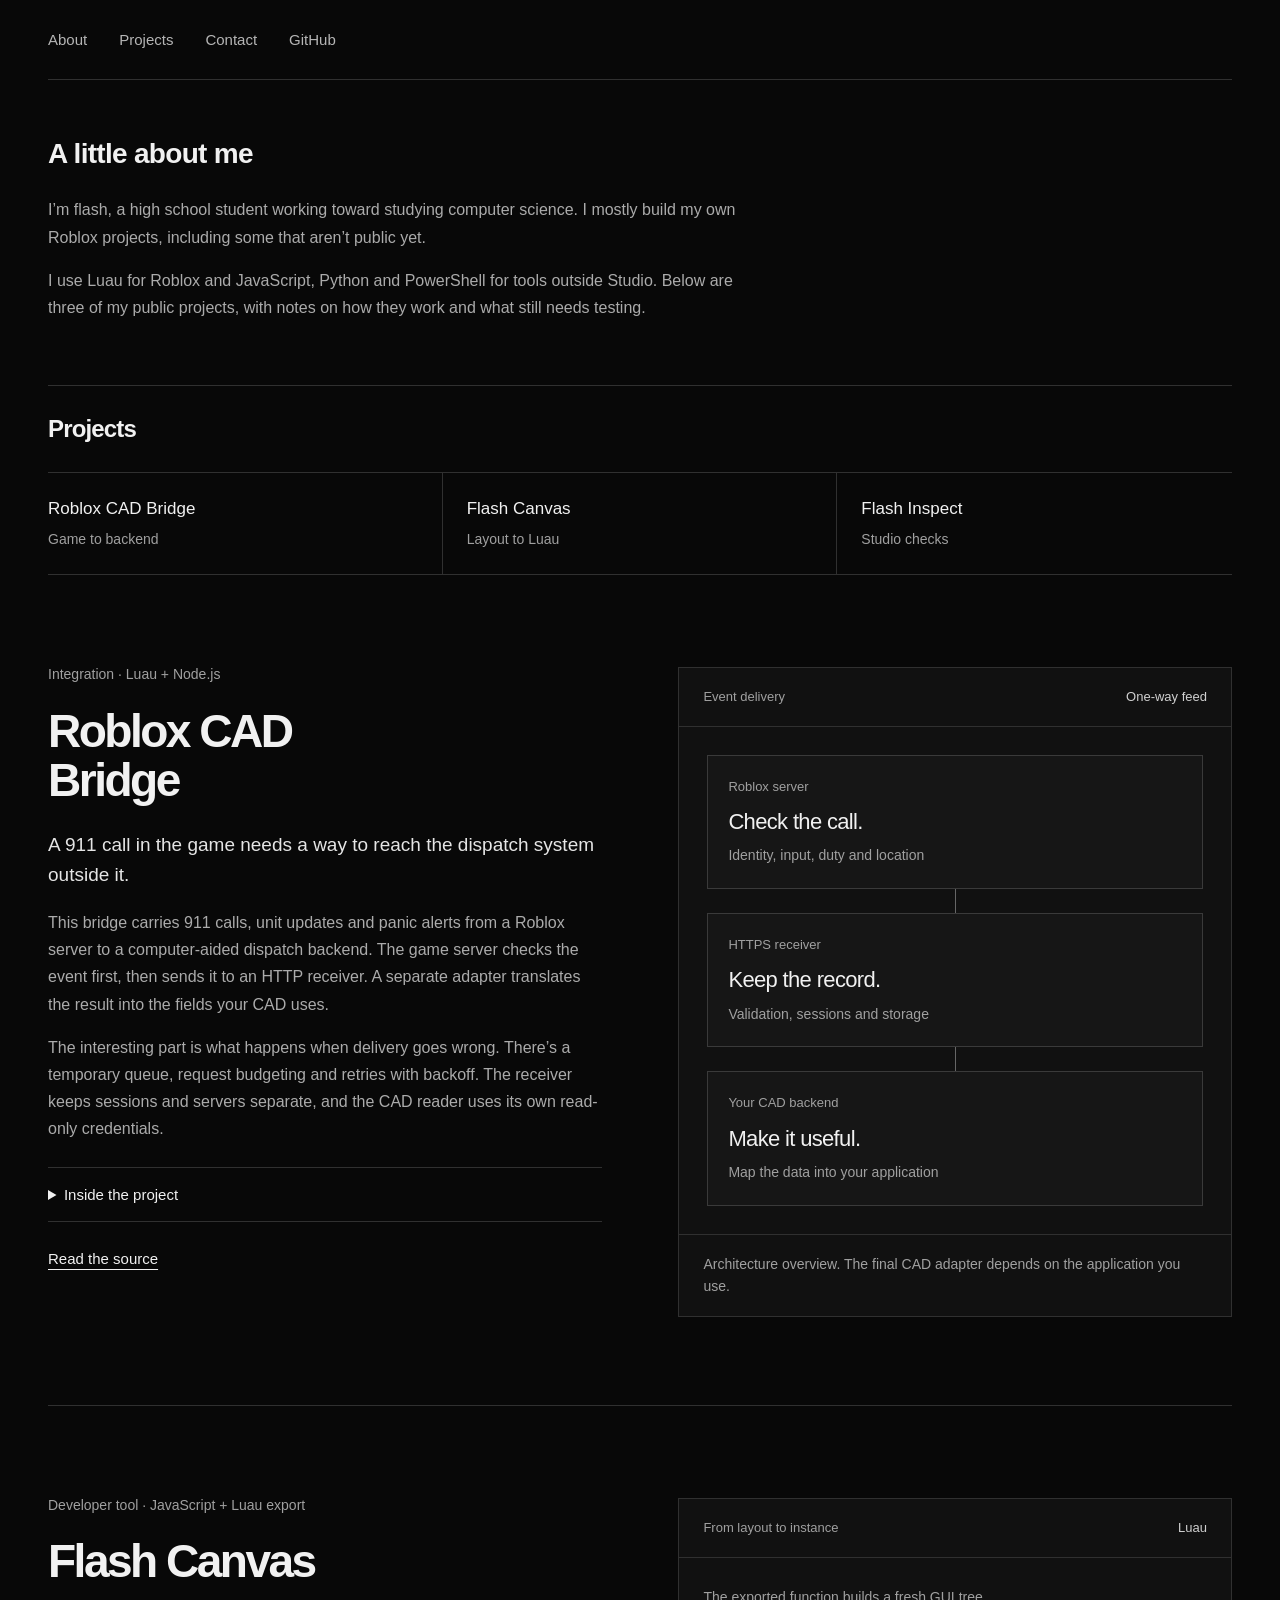
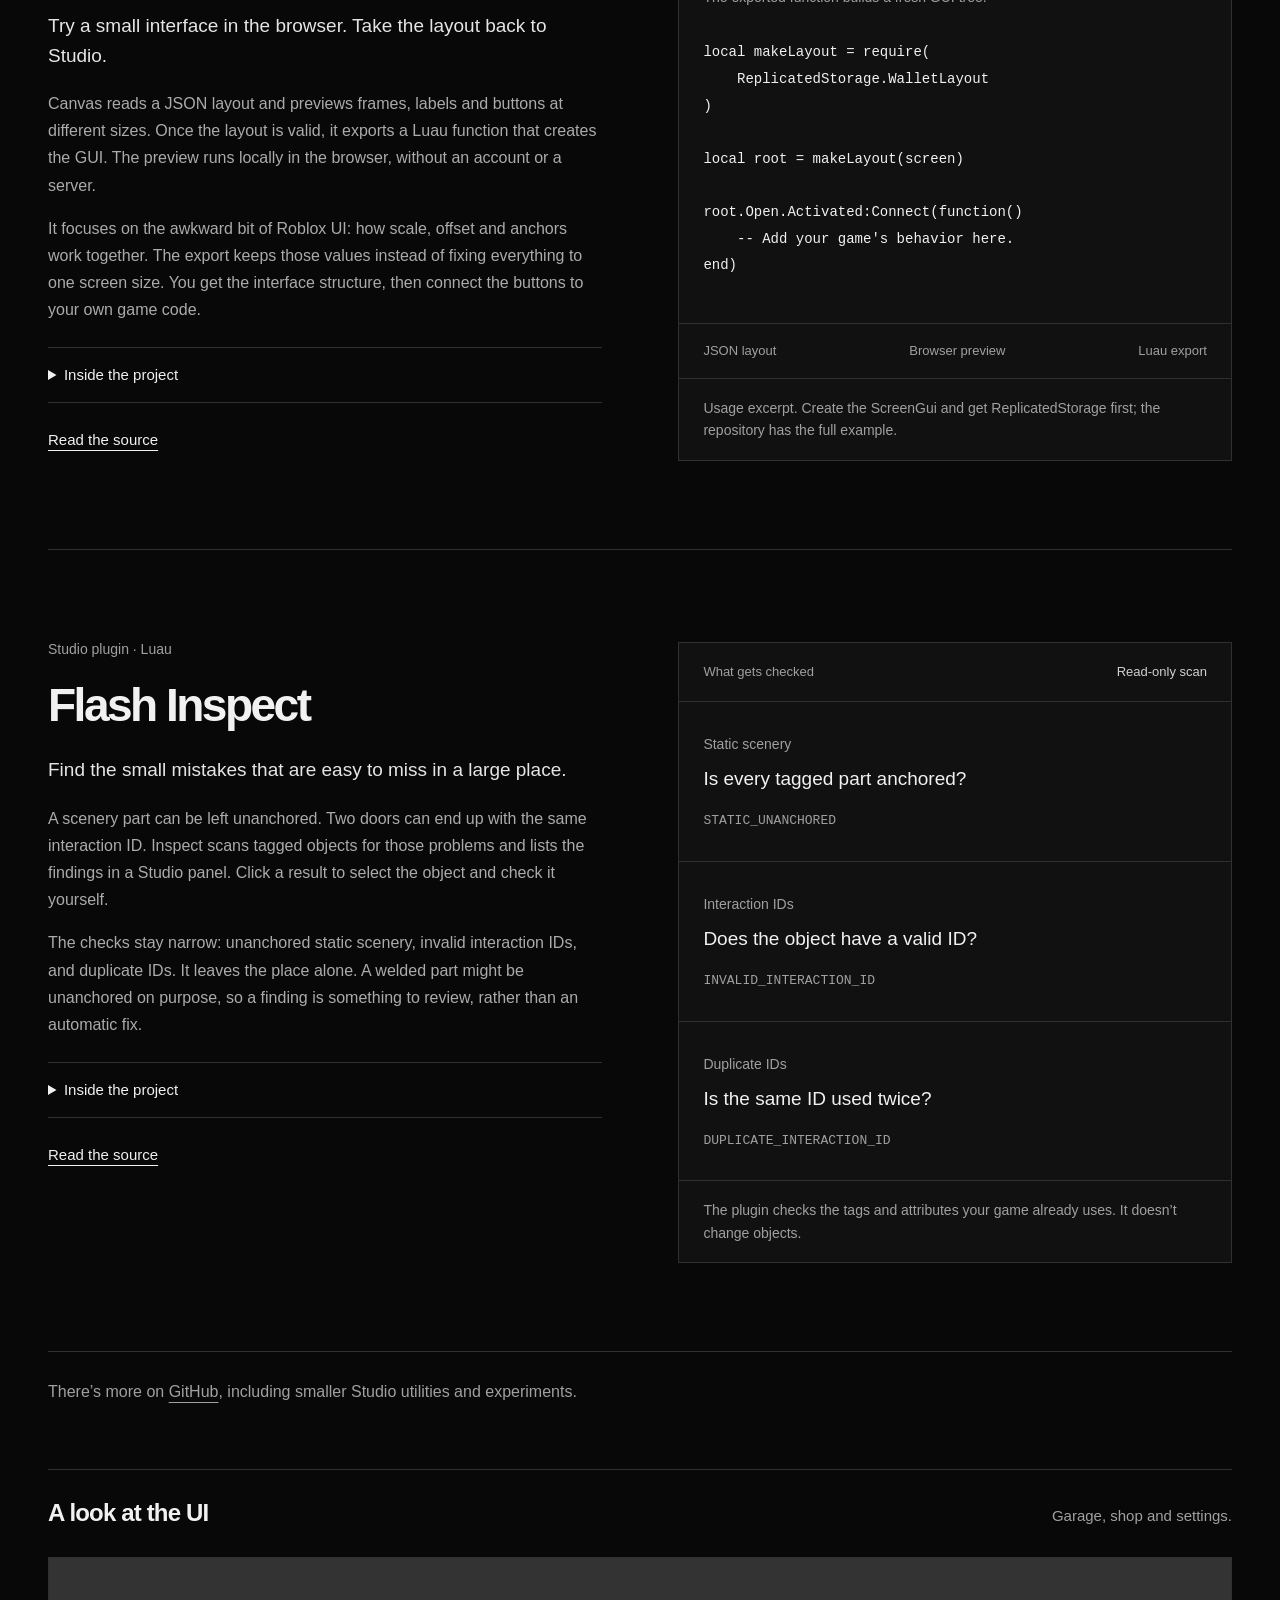
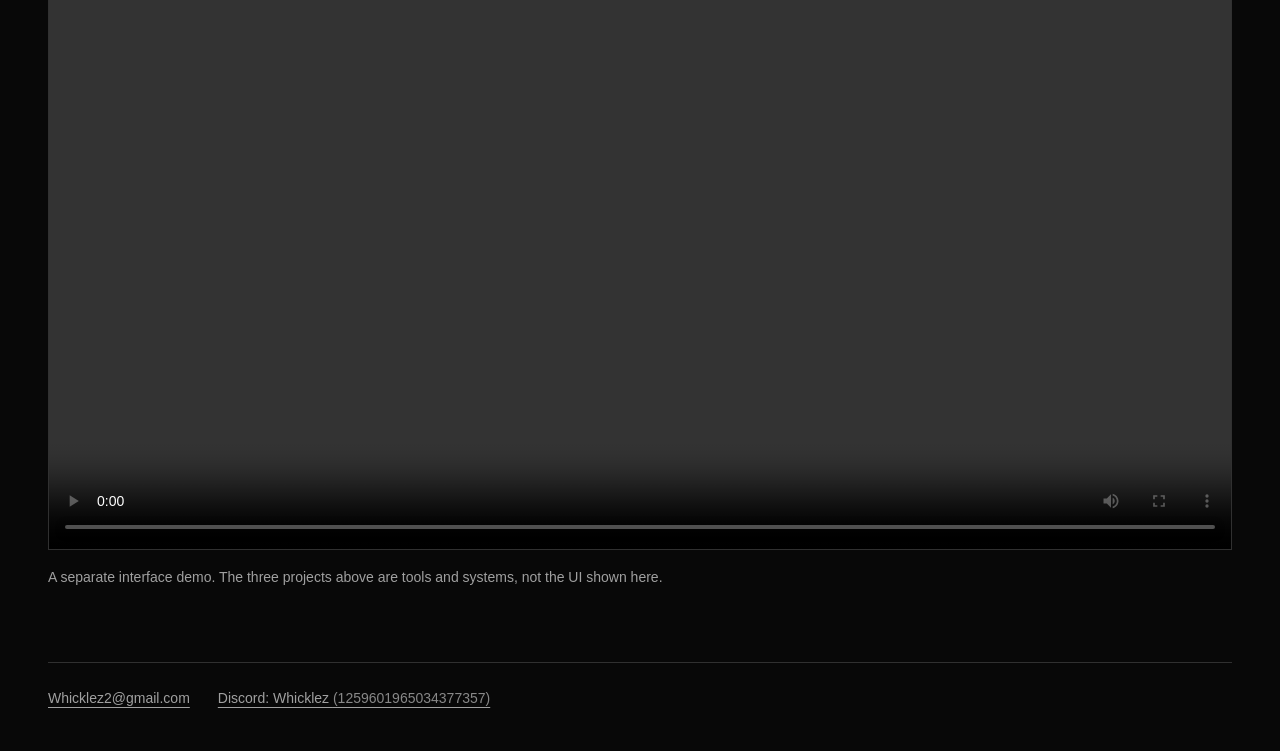
==== index.html @ 641411ae "Add portfolio with project writeups and a simple about section" ====
<!doctype html>
<html lang="en">
<head>
  <meta charset="utf-8">
  <meta name="viewport" content="width=device-width, initial-scale=1">
  <meta name="description" content="I'm flash. I build Roblox tools, integrations and interfaces. A closer look at three of my public projects.">
  <meta name="theme-color" content="#080808">
  <title>flash — Roblox developer</title>
  <link rel="icon" href="assets/favicon.svg" type="image/svg+xml">
  <link rel="stylesheet" href="style.css">
</head>
<body>
  <a class="skip-link" href="#main">Skip to content</a>
  <header class="site-header wrap">
    <nav aria-label="Main navigation">
      <a href="#about-me">About</a>
      <a href="#projects">Projects</a>
      <a href="#contact">Contact</a>
      <a href="https://github.com/flshmodels">GitHub</a>
    </nav>
  </header>

  <main id="main" class="wrap">
    <section id="about-me" class="about-me" aria-labelledby="about-title">
      <h1 id="about-title">A little about me</h1>
      <div id="about">
        <p>I’m flash, a high school student working toward studying computer science. I mostly build my own Roblox projects, including some that aren’t public yet.</p>
        <p>I use Luau for Roblox and JavaScript, Python and PowerShell for tools outside Studio. Below are three of my public projects, with notes on how they work and what still needs testing.</p>
      </div>
    </section>

    <section id="projects" class="selected-work" aria-labelledby="work-title">
      <div class="section-heading">
        <h2 id="work-title">Projects</h2>
      </div>
      <div class="project-index">
        <a href="#bridge"><span>Roblox CAD Bridge</span><small>Game to backend</small></a>
        <a href="#canvas"><span>Flash Canvas</span><small>Layout to Luau</small></a>
        <a href="#inspect"><span>Flash Inspect</span><small>Studio checks</small></a>
      </div>

      <article class="project" id="bridge" aria-labelledby="bridge-title">
        <div class="project-copy">
          <p class="eyebrow">Integration · Luau + Node.js</p>
          <h3 id="bridge-title">Roblox CAD<br>Bridge</h3>
          <p class="project-lead">A 911 call in the game needs a way to reach the dispatch system outside it.</p>
          <p>This bridge carries 911 calls, unit updates and panic alerts from a Roblox server to a computer-aided dispatch backend. The game server checks the event first, then sends it to an HTTP receiver. A separate adapter translates the result into the fields your CAD uses.</p>
          <p>The interesting part is what happens when delivery goes wrong. There’s a temporary queue, request budgeting and retries with backoff. The receiver keeps sessions and servers separate, and the CAD reader uses its own read-only credentials.</p>
          <details>
            <summary>Inside the project</summary>
            <div class="detail-copy">
              <p>The Luau services own player identity, location and duty checks. The Node receiver validates incoming records and stores a snapshot. An example mapper shows how to turn that snapshot into calls, units and panic records for another application.</p>
              <p>This is a starting point for an integration. You still need to host an HTTPS receiver and write the final CAD adapter. The queue is held in memory, so it can lose pending events on shutdown. Receiver acceptance also doesn’t mean a dispatcher has seen the call. Live Roblox behavior still needs verification.</p>
            </div>
          </details>
          <a class="text-link" href="https://github.com/flshmodels/rbx-cad-bridge">Read the source</a>
        </div>
        <figure class="project-visual bridge-visual">
          <div class="visual-heading"><span>Event delivery</span><span>One-way feed</span></div>
          <div class="flow">
            <div><span class="flow-label">Roblox server</span><strong>Check the call.</strong><p>Identity, input, duty and location</p></div>
            <div class="flow-connector" aria-hidden="true"></div>
            <div><span class="flow-label">HTTPS receiver</span><strong>Keep the record.</strong><p>Validation, sessions and storage</p></div>
            <div class="flow-connector" aria-hidden="true"></div>
            <div><span class="flow-label">Your CAD backend</span><strong>Make it useful.</strong><p>Map the data into your application</p></div>
          </div>
          <figcaption>Architecture overview. The final CAD adapter depends on the application you use.</figcaption>
        </figure>
      </article>

      <article class="project" id="canvas" aria-labelledby="canvas-title">
        <div class="project-copy">
          <p class="eyebrow">Developer tool · JavaScript + Luau export</p>
          <h3 id="canvas-title">Flash Canvas</h3>
          <p class="project-lead">Try a small interface in the browser. Take the layout back to Studio.</p>
          <p>Canvas reads a JSON layout and previews frames, labels and buttons at different sizes. Once the layout is valid, it exports a Luau function that creates the GUI. The preview runs locally in the browser, without an account or a server.</p>
          <p>It focuses on the awkward bit of Roblox UI: how scale, offset and anchors work together. The export keeps those values instead of fixing everything to one screen size. You get the interface structure, then connect the buttons to your own game code.</p>
          <details>
            <summary>Inside the project</summary>
            <div class="detail-copy">
              <p>Parsing, validation, geometry and Luau generation share one layout module. The browser builds its preview with DOM elements. After an edit, export stays disabled until the next valid render, so the downloaded code matches the checked layout.</p>
              <p>The preview is deliberately small: Frame, TextLabel and TextButton. It doesn’t use Roblox’s renderer, and fonts, wrapping and clipping can differ. Check the exported GUI in Studio before using it in a game.</p>
            </div>
          </details>
          <a class="text-link" href="https://github.com/flshmodels/flash-canvas">Read the source</a>
        </div>
        <figure class="project-visual code-visual">
          <div class="visual-heading"><span>From layout to instance</span><span>Luau</span></div>
          <div class="code-note">The exported function builds a fresh GUI tree.</div>
          <pre><code>local makeLayout = require(
    ReplicatedStorage.WalletLayout
)

local root = makeLayout(screen)

root.Open.Activated:Connect(function()
    -- Add your game's behavior here.
end)</code></pre>
          <div class="code-foot"><span>JSON layout</span><span>Browser preview</span><span>Luau export</span></div>
          <figcaption>Usage excerpt. Create the ScreenGui and get ReplicatedStorage first; the repository has the full example.</figcaption>
        </figure>
      </article>

      <article class="project" id="inspect" aria-labelledby="inspect-title">
        <div class="project-copy">
          <p class="eyebrow">Studio plugin · Luau</p>
          <h3 id="inspect-title">Flash Inspect</h3>
          <p class="project-lead">Find the small mistakes that are easy to miss in a large place.</p>
          <p>A scenery part can be left unanchored. Two doors can end up with the same interaction ID. Inspect scans tagged objects for those problems and lists the findings in a Studio panel. Click a result to select the object and check it yourself.</p>
          <p>The checks stay narrow: unanchored static scenery, invalid interaction IDs, and duplicate IDs. It leaves the place alone. A welded part might be unanchored on purpose, so a finding is something to review, rather than an automatic fix.</p>
          <details>
            <summary>Inside the project</summary>
            <div class="detail-copy">
              <p>You can scan Workspace or the current selection. Overlapping selections are deduplicated, and a scenery tag on a parent still applies to its descendants. Every object affected by a duplicate ID is included in the results.</p>
              <p>Duplicate checks only cover the scanned scope. Results are snapshots, so rescan after making changes. The plugin refuses play-mode scans and stops above its object limit. Its dock panel and installation still need testing in a live Studio session.</p>
            </div>
          </details>
          <a class="text-link" href="https://github.com/flshmodels/flash-inspect">Read the source</a>
        </div>
        <figure class="project-visual inspect-visual">
          <div class="visual-heading"><span>What gets checked</span><span>Read-only scan</span></div>
          <div class="check-row"><span>Static scenery</span><strong>Is every tagged part anchored?</strong><code>STATIC_UNANCHORED</code></div>
          <div class="check-row"><span>Interaction IDs</span><strong>Does the object have a valid ID?</strong><code>INVALID_INTERACTION_ID</code></div>
          <div class="check-row"><span>Duplicate IDs</span><strong>Is the same ID used twice?</strong><code>DUPLICATE_INTERACTION_ID</code></div>
          <figcaption>The plugin checks the tags and attributes your game already uses. It doesn’t change objects.</figcaption>
        </figure>
      </article>
      <p class="more-work">There’s more on <a href="https://github.com/flshmodels?tab=repositories">GitHub</a>, including smaller Studio utilities and experiments.</p>
    </section>

    <section id="demo" class="demo" aria-labelledby="demo-title">
      <div class="section-heading"><h2 id="demo-title">A look at the UI</h2><p>Garage, shop and settings.</p></div>
      <video controls playsinline preload="metadata" aria-label="Recording of the garage, shop and settings interface">
        <source src="assets/hud-demo.mp4" type="video/mp4">
        Your browser cannot play this video. <a href="assets/hud-demo.mp4">Download the recording.</a>
      </video>
      <p class="caption">A separate interface demo. The three projects above are tools and systems, not the UI shown here.</p>
    </section>

  </main>

  <footer class="wrap" id="contact">
    <a href="mailto:Whicklez2@gmail.com">Whicklez2@gmail.com</a>
    <a href="https://discord.com/users/1259601965034377357">Discord: Whicklez <span>(1259601965034377357)</span></a>
  </footer>
</body>
</html>
---- style.css ----
/* Change these values to adjust the whole palette. */
:root {
  color-scheme: dark;
  --background: #080808;
  --surface: #111111;
  --text: #f1f1f1;
  --muted: #a0a0a0;
  --border: #303030;
  font-family: "Segoe UI", Arial, sans-serif;
  font-size: 16px;
  line-height: 1.7;
  color: var(--text);
  background: var(--background);
  scroll-behavior: smooth;
}

* { box-sizing: border-box; }
body { margin: 0; }
a { color: inherit; text-underline-offset: 0.3em; }
a:hover { color: #ffffff; }
a:focus-visible, summary:focus-visible, video:focus-visible {
  outline: 2px solid #ffffff;
  outline-offset: 6px;
}
::selection { color: #080808; background: #ffffff; }
.wrap { width: min(1200px, calc(100% - 96px)); margin-inline: auto; }
section, article { scroll-margin-top: 32px; }
p, h1, h2, h3, figure { margin: 0; }
p + p { margin-top: 1rem; }
.skip-link { position: fixed; left: 16px; top: -100px; padding: 12px; background: #ffffff; color: #080808; z-index: 5; }
.skip-link:focus { top: 16px; }

/* Header and introduction. */
.site-header { display: flex; align-items: center; min-height: 80px; border-bottom: 1px solid var(--border); }
nav { display: flex; gap: 32px; font-size: 0.9375rem; }
nav a { color: #b5b5b5; text-decoration: none; }
nav a:hover { text-decoration: underline; }
.eyebrow { color: var(--muted); font-size: 0.875rem; }
h1 { font-size: 1.75rem; font-weight: 550; line-height: 1.3; letter-spacing: -0.025em; }
.text-link { display: inline-block; font-size: 0.9375rem; white-space: nowrap; text-decoration-thickness: 1px; }

/* The index is intentionally short. Each project gets room below it. */
.section-heading { display: flex; align-items: baseline; justify-content: space-between; gap: 24px; padding-block: 28px; border-top: 1px solid var(--border); }
h2 { font-size: 1.5rem; font-weight: 550; letter-spacing: -0.035em; line-height: 1.25; }
.section-heading p { color: var(--muted); font-size: 0.9375rem; }
.project-index { display: grid; grid-template-columns: repeat(3, 1fr); border-block: 1px solid var(--border); }
.project-index a { padding: 22px 24px; text-decoration: none; border-right: 1px solid var(--border); transition: background 160ms; }
.project-index a:first-child { padding-left: 0; }
.project-index a:last-child { border-right: 0; }
.project-index a:hover { background: var(--surface); }
.project-index span { display: block; font-size: 1.0625rem; }
.project-index small { display: block; font-size: 0.875rem; color: var(--muted); margin-top: 4px; }
.project { display: grid; grid-template-columns: 1fr 1fr; gap: clamp(40px, 6vw, 90px); padding-block: 88px; border-bottom: 1px solid var(--border); align-items: start; }
h3 { font-size: clamp(2.25rem, 3.6vw, 3.5rem); font-weight: 550; letter-spacing: -0.055em; line-height: 1.08; margin-block: 20px 24px; }
.project-copy > p:not(.eyebrow) { color: #ababab; }
.project-copy > .project-lead { color: #e5e5e5 !important; font-size: 1.1875rem; line-height: 1.55; margin-bottom: 20px; }
.project-copy > .text-link { margin-top: 24px; }
details { border-block: 1px solid var(--border); margin-top: 24px; }
summary { cursor: pointer; padding: 14px 0; font-size: 0.9375rem; }
.detail-copy { padding-bottom: 20px; color: #ababab; }
.project-visual { background: var(--surface); border: 1px solid var(--border); margin-top: 4px; }
.visual-heading { display: flex; justify-content: space-between; gap: 16px; padding: 18px 24px; border-bottom: 1px solid var(--border); font-size: 0.8125rem; color: var(--muted); }
.visual-heading span:last-child { color: #d0d0d0; }
figcaption { border-top: 1px solid var(--border); padding: 18px 24px; color: var(--muted); font-size: 0.875rem; line-height: 1.6; }
.flow { padding: 28px; }
.flow > div:not(.flow-connector) { padding: 20px; border: 1px solid #3a3a3a; background: #161616; }
.flow-label { display: block; font-size: 0.8125rem; color: var(--muted); }
.flow strong { display: block; font-size: 1.375rem; font-weight: 500; letter-spacing: -0.03em; margin-top: 5px; }
.flow p { color: var(--muted); font-size: 0.875rem; margin-top: 4px; }
.flow-connector { width: 1px; height: 24px; background: #666666; margin-inline: auto; }
.code-note { padding: 28px 24px 0; color: var(--muted); font-size: 0.875rem; }
pre { margin: 0; padding: 30px 24px 44px; overflow-x: auto; font-size: 0.875rem; line-height: 1.9; tab-size: 4; }
code { font-family: Consolas, "Courier New", monospace; }
.code-foot { display: flex; justify-content: space-between; gap: 16px; padding: 16px 24px; border-top: 1px solid var(--border); font-size: 0.8125rem; color: var(--muted); }
.check-row { padding: 28px 24px; border-bottom: 1px solid var(--border); }
.check-row:last-of-type { border-bottom: 0; }
.check-row > span { color: var(--muted); font-size: 0.875rem; }
.check-row strong { display: block; font-weight: 500; font-size: 1.1875rem; line-height: 1.5; margin-block: 8px 12px; }
.check-row code { font-size: 0.8125rem; color: #a0a0a0; overflow-wrap: anywhere; }
.more-work { color: var(--muted); padding-block: 26px 64px; }

/* Existing UI recording and a small personal introduction. */
.demo { padding-bottom: 72px; }
video { width: 100%; max-height: 640px; display: block; background: #111111; border: 1px solid var(--border); }
.caption { color: var(--muted); font-size: 0.875rem; margin-top: 16px; max-width: 720px; }
.about-me { max-width: 720px; padding-block: 56px 64px; }
.about-me h1 { margin-bottom: 24px; }
.about-me p { color: #ababab; }
footer { display: flex; flex-wrap: wrap; gap: 12px 28px; padding-block: 24px 32px; border-top: 1px solid var(--border); color: var(--muted); font-size: 0.875rem; }
footer a { overflow-wrap: anywhere; }
footer a span { color: #888888; }

@media (max-width: 800px) {
  .wrap { width: calc(100% - 48px); }
  .site-header { min-height: 88px; }
  nav { gap: 20px; }
  .project { gap: 32px; padding-block: 64px; }
  .visual-heading, figcaption { padding-inline: 18px; }
  .flow { padding: 18px; }
  .flow > div:not(.flow-connector) { padding: 16px; }
  .code-foot { flex-wrap: wrap; }
}

@media (max-width: 640px) {
  .wrap { width: calc(100% - 40px); }
  .site-header { flex-wrap: wrap; gap: 12px; padding-block: 20px; }
  nav { gap: 16px; font-size: 0.875rem; }
  .section-heading { align-items: start; flex-direction: column; gap: 18px; }
  .project-index { grid-template-columns: 1fr; }
  .project-index a, .project-index a:first-child { padding: 16px 0; border-right: 0; border-bottom: 1px solid var(--border); }
  .project-index a:last-child { border-bottom: 0; }
  .project-index a { display: flex; align-items: baseline; justify-content: space-between; gap: 12px; }
  .project-index small { font-size: 0.8125rem; }
  .project { grid-template-columns: 1fr; }
  .project { padding-block: 48px; gap: 32px; }
  .about-me { padding-block: 36px 48px; }
  .more-work { padding-bottom: 48px; }
  pre { font-size: 0.8125rem; padding-inline: 18px; }
}

@media (prefers-reduced-motion: reduce) {
  :root { scroll-behavior: auto; }
  * { transition: none !important; }
}
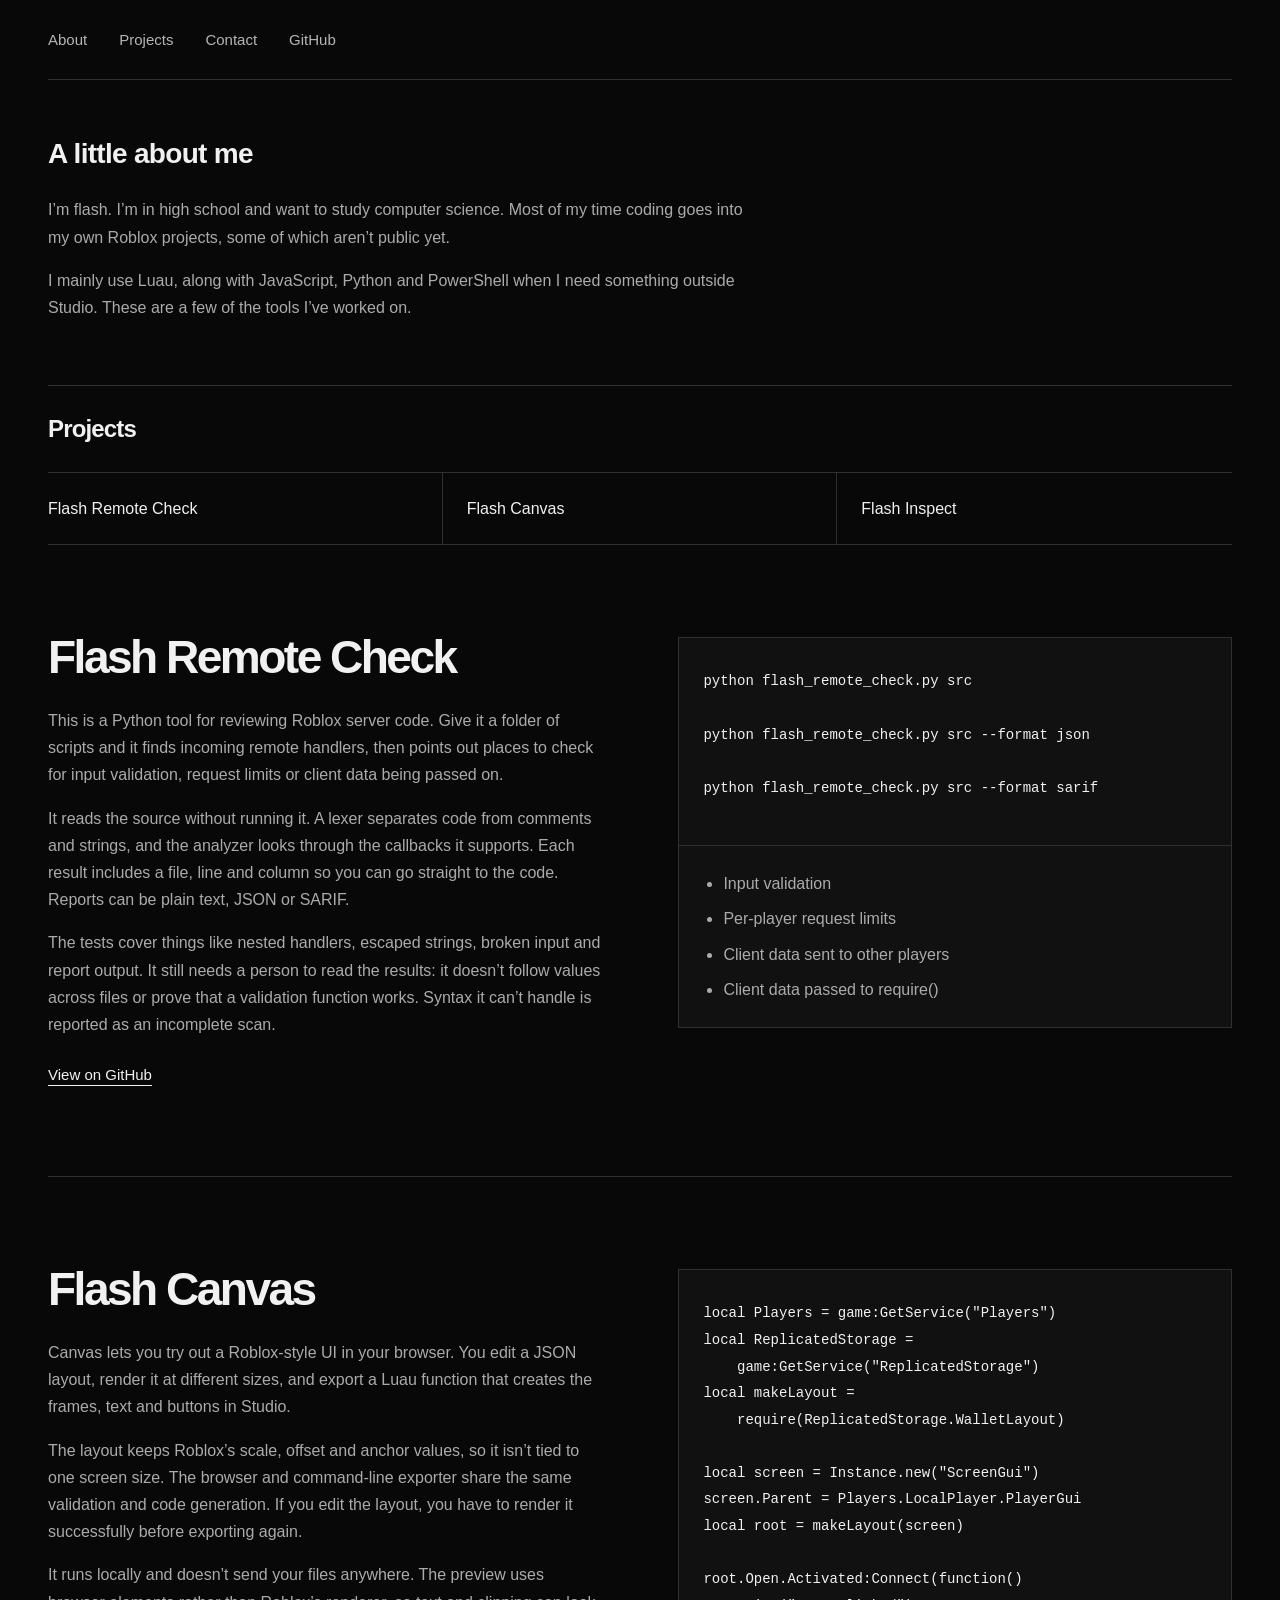
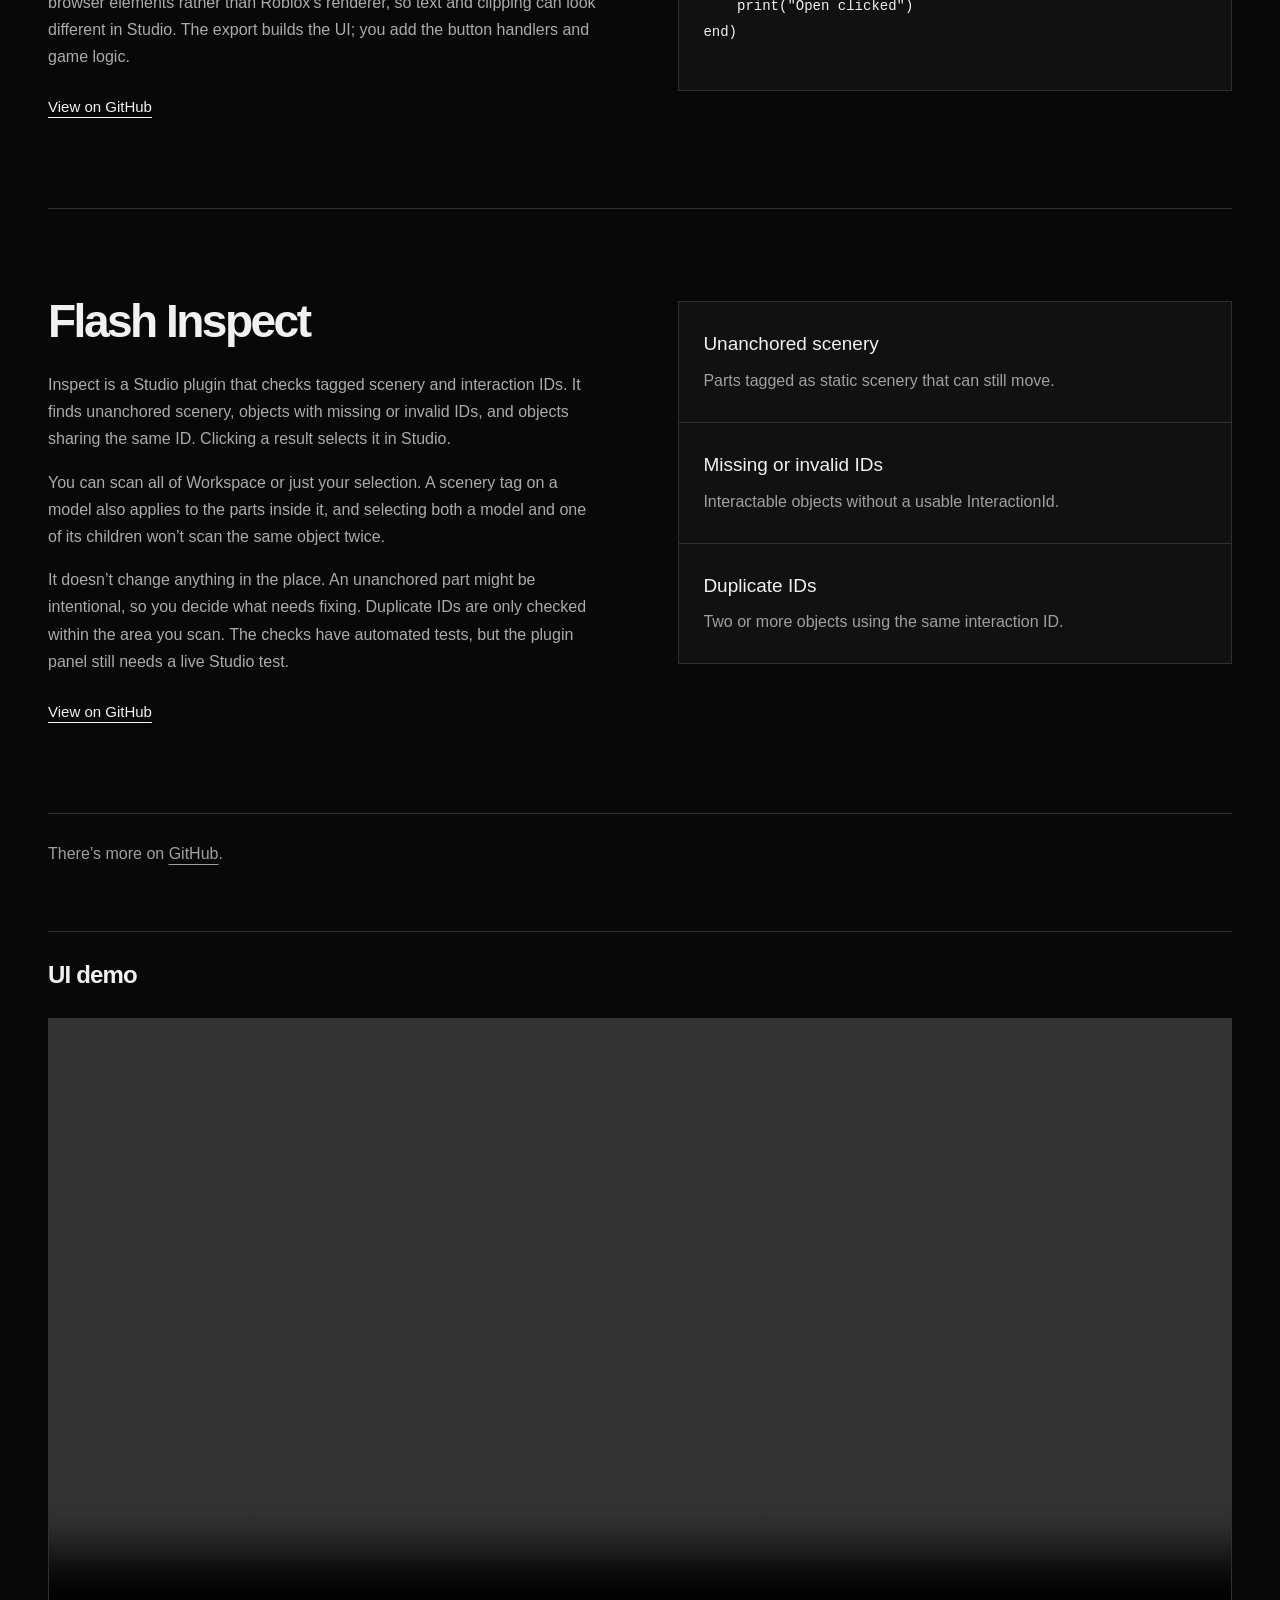
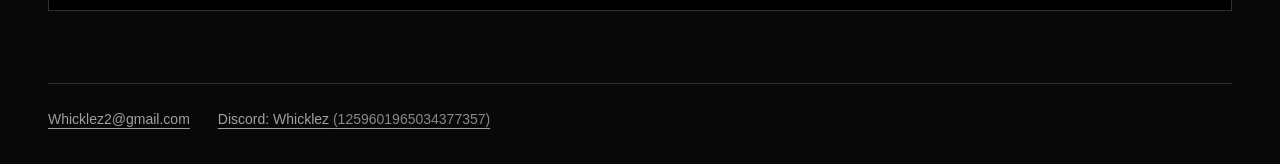
==== commit 2b6aec36: "Rewrite descriptions and feature Remote Check" ====
--- a/index.html
+++ b/index.html
@@ -24,8 +24,8 @@
     <section id="about-me" class="about-me" aria-labelledby="about-title">
       <h1 id="about-title">A little about me</h1>
       <div id="about">
-        <p>I’m flash, a high school student working toward studying computer science. I mostly build my own Roblox projects, including some that aren’t public yet.</p>
-        <p>I use Luau for Roblox and JavaScript, Python and PowerShell for tools outside Studio. Below are three of my public projects, with notes on how they work and what still needs testing.</p>
+        <p>I’m flash. I’m in high school and want to study computer science. Most of my time coding goes into my own Roblox projects, some of which aren’t public yet.</p>
+        <p>I mainly use Luau, along with JavaScript, Python and PowerShell when I need something outside Studio. These are a few of the tools I’ve worked on.</p>
       </div>
     </section>
 
@@ -34,107 +34,82 @@
         <h2 id="work-title">Projects</h2>
       </div>
       <div class="project-index">
-        <a href="#bridge"><span>Roblox CAD Bridge</span><small>Game to backend</small></a>
-        <a href="#canvas"><span>Flash Canvas</span><small>Layout to Luau</small></a>
-        <a href="#inspect"><span>Flash Inspect</span><small>Studio checks</small></a>
+        <a href="#remote-check">Flash Remote Check</a>
+        <a href="#canvas">Flash Canvas</a>
+        <a href="#inspect">Flash Inspect</a>
       </div>
 
-      <article class="project" id="bridge" aria-labelledby="bridge-title">
+      <article class="project" id="remote-check" aria-labelledby="remote-title">
         <div class="project-copy">
-          <p class="eyebrow">Integration · Luau + Node.js</p>
-          <h3 id="bridge-title">Roblox CAD<br>Bridge</h3>
-          <p class="project-lead">A 911 call in the game needs a way to reach the dispatch system outside it.</p>
-          <p>This bridge carries 911 calls, unit updates and panic alerts from a Roblox server to a computer-aided dispatch backend. The game server checks the event first, then sends it to an HTTP receiver. A separate adapter translates the result into the fields your CAD uses.</p>
-          <p>The interesting part is what happens when delivery goes wrong. There’s a temporary queue, request budgeting and retries with backoff. The receiver keeps sessions and servers separate, and the CAD reader uses its own read-only credentials.</p>
-          <details>
-            <summary>Inside the project</summary>
-            <div class="detail-copy">
-              <p>The Luau services own player identity, location and duty checks. The Node receiver validates incoming records and stores a snapshot. An example mapper shows how to turn that snapshot into calls, units and panic records for another application.</p>
-              <p>This is a starting point for an integration. You still need to host an HTTPS receiver and write the final CAD adapter. The queue is held in memory, so it can lose pending events on shutdown. Receiver acceptance also doesn’t mean a dispatcher has seen the call. Live Roblox behavior still needs verification.</p>
-            </div>
-          </details>
-          <a class="text-link" href="https://github.com/flshmodels/rbx-cad-bridge">Read the source</a>
+          <h3 id="remote-title">Flash Remote Check</h3>
+          <p>This is a Python tool for reviewing Roblox server code. Give it a folder of scripts and it finds incoming remote handlers, then points out places to check for input validation, request limits or client data being passed on.</p>
+          <p>It reads the source without running it. A lexer separates code from comments and strings, and the analyzer looks through the callbacks it supports. Each result includes a file, line and column so you can go straight to the code. Reports can be plain text, JSON or SARIF.</p>
+          <p>The tests cover things like nested handlers, escaped strings, broken input and report output. It still needs a person to read the results: it doesn’t follow values across files or prove that a validation function works. Syntax it can’t handle is reported as an incomplete scan.</p>
+          <a class="text-link" href="https://github.com/flshmodels/flash-remote-check">View on GitHub</a>
         </div>
-        <figure class="project-visual bridge-visual">
-          <div class="visual-heading"><span>Event delivery</span><span>One-way feed</span></div>
-          <div class="flow">
-            <div><span class="flow-label">Roblox server</span><strong>Check the call.</strong><p>Identity, input, duty and location</p></div>
-            <div class="flow-connector" aria-hidden="true"></div>
-            <div><span class="flow-label">HTTPS receiver</span><strong>Keep the record.</strong><p>Validation, sessions and storage</p></div>
-            <div class="flow-connector" aria-hidden="true"></div>
-            <div><span class="flow-label">Your CAD backend</span><strong>Make it useful.</strong><p>Map the data into your application</p></div>
-          </div>
-          <figcaption>Architecture overview. The final CAD adapter depends on the application you use.</figcaption>
+        <figure class="project-visual" aria-label="Commands for scanning a source folder and exporting reports">
+          <pre><code>python flash_remote_check.py src
+
+python flash_remote_check.py src --format json
+
+python flash_remote_check.py src --format sarif</code></pre>
+          <ul class="scan-checks">
+            <li>Input validation</li>
+            <li>Per-player request limits</li>
+            <li>Client data sent to other players</li>
+            <li>Client data passed to require()</li>
+          </ul>
         </figure>
       </article>
 
       <article class="project" id="canvas" aria-labelledby="canvas-title">
         <div class="project-copy">
-          <p class="eyebrow">Developer tool · JavaScript + Luau export</p>
           <h3 id="canvas-title">Flash Canvas</h3>
-          <p class="project-lead">Try a small interface in the browser. Take the layout back to Studio.</p>
-          <p>Canvas reads a JSON layout and previews frames, labels and buttons at different sizes. Once the layout is valid, it exports a Luau function that creates the GUI. The preview runs locally in the browser, without an account or a server.</p>
-          <p>It focuses on the awkward bit of Roblox UI: how scale, offset and anchors work together. The export keeps those values instead of fixing everything to one screen size. You get the interface structure, then connect the buttons to your own game code.</p>
-          <details>
-            <summary>Inside the project</summary>
-            <div class="detail-copy">
-              <p>Parsing, validation, geometry and Luau generation share one layout module. The browser builds its preview with DOM elements. After an edit, export stays disabled until the next valid render, so the downloaded code matches the checked layout.</p>
-              <p>The preview is deliberately small: Frame, TextLabel and TextButton. It doesn’t use Roblox’s renderer, and fonts, wrapping and clipping can differ. Check the exported GUI in Studio before using it in a game.</p>
-            </div>
-          </details>
-          <a class="text-link" href="https://github.com/flshmodels/flash-canvas">Read the source</a>
+          <p>Canvas lets you try out a Roblox-style UI in your browser. You edit a JSON layout, render it at different sizes, and export a Luau function that creates the frames, text and buttons in Studio.</p>
+          <p>The layout keeps Roblox’s scale, offset and anchor values, so it isn’t tied to one screen size. The browser and command-line exporter share the same validation and code generation. If you edit the layout, you have to render it successfully before exporting again.</p>
+          <p>It runs locally and doesn’t send your files anywhere. The preview uses browser elements rather than Roblox’s renderer, so text and clipping can look different in Studio. The export builds the UI; you add the button handlers and game logic.</p>
+          <a class="text-link" href="https://github.com/flshmodels/flash-canvas">View on GitHub</a>
         </div>
-        <figure class="project-visual code-visual">
-          <div class="visual-heading"><span>From layout to instance</span><span>Luau</span></div>
-          <div class="code-note">The exported function builds a fresh GUI tree.</div>
-          <pre><code>local makeLayout = require(
-    ReplicatedStorage.WalletLayout
-)
+        <figure class="project-visual" aria-label="Example of using an exported layout in a Roblox LocalScript">
+          <pre><code>local Players = game:GetService("Players")
+local ReplicatedStorage =
+    game:GetService("ReplicatedStorage")
+local makeLayout =
+    require(ReplicatedStorage.WalletLayout)
 
+local screen = Instance.new("ScreenGui")
+screen.Parent = Players.LocalPlayer.PlayerGui
 local root = makeLayout(screen)
 
 root.Open.Activated:Connect(function()
-    -- Add your game's behavior here.
+    print("Open clicked")
 end)</code></pre>
-          <div class="code-foot"><span>JSON layout</span><span>Browser preview</span><span>Luau export</span></div>
-          <figcaption>Usage excerpt. Create the ScreenGui and get ReplicatedStorage first; the repository has the full example.</figcaption>
         </figure>
       </article>
 
       <article class="project" id="inspect" aria-labelledby="inspect-title">
         <div class="project-copy">
-          <p class="eyebrow">Studio plugin · Luau</p>
           <h3 id="inspect-title">Flash Inspect</h3>
-          <p class="project-lead">Find the small mistakes that are easy to miss in a large place.</p>
-          <p>A scenery part can be left unanchored. Two doors can end up with the same interaction ID. Inspect scans tagged objects for those problems and lists the findings in a Studio panel. Click a result to select the object and check it yourself.</p>
-          <p>The checks stay narrow: unanchored static scenery, invalid interaction IDs, and duplicate IDs. It leaves the place alone. A welded part might be unanchored on purpose, so a finding is something to review, rather than an automatic fix.</p>
-          <details>
-            <summary>Inside the project</summary>
-            <div class="detail-copy">
-              <p>You can scan Workspace or the current selection. Overlapping selections are deduplicated, and a scenery tag on a parent still applies to its descendants. Every object affected by a duplicate ID is included in the results.</p>
-              <p>Duplicate checks only cover the scanned scope. Results are snapshots, so rescan after making changes. The plugin refuses play-mode scans and stops above its object limit. Its dock panel and installation still need testing in a live Studio session.</p>
-            </div>
-          </details>
-          <a class="text-link" href="https://github.com/flshmodels/flash-inspect">Read the source</a>
+          <p>Inspect is a Studio plugin that checks tagged scenery and interaction IDs. It finds unanchored scenery, objects with missing or invalid IDs, and objects sharing the same ID. Clicking a result selects it in Studio.</p>
+          <p>You can scan all of Workspace or just your selection. A scenery tag on a model also applies to the parts inside it, and selecting both a model and one of its children won’t scan the same object twice.</p>
+          <p>It doesn’t change anything in the place. An unanchored part might be intentional, so you decide what needs fixing. Duplicate IDs are only checked within the area you scan. The checks have automated tests, but the plugin panel still needs a live Studio test.</p>
+          <a class="text-link" href="https://github.com/flshmodels/flash-inspect">View on GitHub</a>
         </div>
-        <figure class="project-visual inspect-visual">
-          <div class="visual-heading"><span>What gets checked</span><span>Read-only scan</span></div>
-          <div class="check-row"><span>Static scenery</span><strong>Is every tagged part anchored?</strong><code>STATIC_UNANCHORED</code></div>
-          <div class="check-row"><span>Interaction IDs</span><strong>Does the object have a valid ID?</strong><code>INVALID_INTERACTION_ID</code></div>
-          <div class="check-row"><span>Duplicate IDs</span><strong>Is the same ID used twice?</strong><code>DUPLICATE_INTERACTION_ID</code></div>
-          <figcaption>The plugin checks the tags and attributes your game already uses. It doesn’t change objects.</figcaption>
+        <figure class="project-visual" aria-label="The three checks in Flash Inspect">
+          <div class="check-row"><strong>Unanchored scenery</strong><p>Parts tagged as static scenery that can still move.</p></div>
+          <div class="check-row"><strong>Missing or invalid IDs</strong><p>Interactable objects without a usable InteractionId.</p></div>
+          <div class="check-row"><strong>Duplicate IDs</strong><p>Two or more objects using the same interaction ID.</p></div>
         </figure>
       </article>
-      <p class="more-work">There’s more on <a href="https://github.com/flshmodels?tab=repositories">GitHub</a>, including smaller Studio utilities and experiments.</p>
+      <p class="more-work">There’s more on <a href="https://github.com/flshmodels?tab=repositories">GitHub</a>.</p>
     </section>
 
     <section id="demo" class="demo" aria-labelledby="demo-title">
-      <div class="section-heading"><h2 id="demo-title">A look at the UI</h2><p>Garage, shop and settings.</p></div>
+      <div class="section-heading"><h2 id="demo-title">UI demo</h2></div>
       <video controls playsinline preload="metadata" aria-label="Recording of the garage, shop and settings interface">
         <source src="assets/hud-demo.mp4" type="video/mp4">
         Your browser cannot play this video. <a href="assets/hud-demo.mp4">Download the recording.</a>
       </video>
-      <p class="caption">A separate interface demo. The three projects above are tools and systems, not the UI shown here.</p>
     </section>
 
   </main>
--- a/style.css
+++ b/style.css
@@ -18,7 +18,7 @@
 body { margin: 0; }
 a { color: inherit; text-underline-offset: 0.3em; }
 a:hover { color: #ffffff; }
-a:focus-visible, summary:focus-visible, video:focus-visible {
+a:focus-visible, video:focus-visible {
   outline: 2px solid #ffffff;
   outline-offset: 6px;
 }
@@ -35,54 +35,35 @@
 nav { display: flex; gap: 32px; font-size: 0.9375rem; }
 nav a { color: #b5b5b5; text-decoration: none; }
 nav a:hover { text-decoration: underline; }
-.eyebrow { color: var(--muted); font-size: 0.875rem; }
 h1 { font-size: 1.75rem; font-weight: 550; line-height: 1.3; letter-spacing: -0.025em; }
 .text-link { display: inline-block; font-size: 0.9375rem; white-space: nowrap; text-decoration-thickness: 1px; }
 
 /* The index is intentionally short. Each project gets room below it. */
 .section-heading { display: flex; align-items: baseline; justify-content: space-between; gap: 24px; padding-block: 28px; border-top: 1px solid var(--border); }
 h2 { font-size: 1.5rem; font-weight: 550; letter-spacing: -0.035em; line-height: 1.25; }
-.section-heading p { color: var(--muted); font-size: 0.9375rem; }
 .project-index { display: grid; grid-template-columns: repeat(3, 1fr); border-block: 1px solid var(--border); }
 .project-index a { padding: 22px 24px; text-decoration: none; border-right: 1px solid var(--border); transition: background 160ms; }
 .project-index a:first-child { padding-left: 0; }
 .project-index a:last-child { border-right: 0; }
 .project-index a:hover { background: var(--surface); }
-.project-index span { display: block; font-size: 1.0625rem; }
-.project-index small { display: block; font-size: 0.875rem; color: var(--muted); margin-top: 4px; }
 .project { display: grid; grid-template-columns: 1fr 1fr; gap: clamp(40px, 6vw, 90px); padding-block: 88px; border-bottom: 1px solid var(--border); align-items: start; }
-h3 { font-size: clamp(2.25rem, 3.6vw, 3.5rem); font-weight: 550; letter-spacing: -0.055em; line-height: 1.08; margin-block: 20px 24px; }
-.project-copy > p:not(.eyebrow) { color: #ababab; }
-.project-copy > .project-lead { color: #e5e5e5 !important; font-size: 1.1875rem; line-height: 1.55; margin-bottom: 20px; }
+h3 { font-size: clamp(2.25rem, 3.6vw, 3.5rem); font-weight: 550; letter-spacing: -0.055em; line-height: 1.08; margin-bottom: 24px; }
+.project-copy > p { color: #ababab; }
 .project-copy > .text-link { margin-top: 24px; }
-details { border-block: 1px solid var(--border); margin-top: 24px; }
-summary { cursor: pointer; padding: 14px 0; font-size: 0.9375rem; }
-.detail-copy { padding-bottom: 20px; color: #ababab; }
 .project-visual { background: var(--surface); border: 1px solid var(--border); margin-top: 4px; }
-.visual-heading { display: flex; justify-content: space-between; gap: 16px; padding: 18px 24px; border-bottom: 1px solid var(--border); font-size: 0.8125rem; color: var(--muted); }
-.visual-heading span:last-child { color: #d0d0d0; }
-figcaption { border-top: 1px solid var(--border); padding: 18px 24px; color: var(--muted); font-size: 0.875rem; line-height: 1.6; }
-.flow { padding: 28px; }
-.flow > div:not(.flow-connector) { padding: 20px; border: 1px solid #3a3a3a; background: #161616; }
-.flow-label { display: block; font-size: 0.8125rem; color: var(--muted); }
-.flow strong { display: block; font-size: 1.375rem; font-weight: 500; letter-spacing: -0.03em; margin-top: 5px; }
-.flow p { color: var(--muted); font-size: 0.875rem; margin-top: 4px; }
-.flow-connector { width: 1px; height: 24px; background: #666666; margin-inline: auto; }
-.code-note { padding: 28px 24px 0; color: var(--muted); font-size: 0.875rem; }
 pre { margin: 0; padding: 30px 24px 44px; overflow-x: auto; font-size: 0.875rem; line-height: 1.9; tab-size: 4; }
 code { font-family: Consolas, "Courier New", monospace; }
-.code-foot { display: flex; justify-content: space-between; gap: 16px; padding: 16px 24px; border-top: 1px solid var(--border); font-size: 0.8125rem; color: var(--muted); }
 .check-row { padding: 28px 24px; border-bottom: 1px solid var(--border); }
 .check-row:last-of-type { border-bottom: 0; }
-.check-row > span { color: var(--muted); font-size: 0.875rem; }
-.check-row strong { display: block; font-weight: 500; font-size: 1.1875rem; line-height: 1.5; margin-block: 8px 12px; }
-.check-row code { font-size: 0.8125rem; color: #a0a0a0; overflow-wrap: anywhere; }
+.check-row strong { display: block; font-weight: 500; font-size: 1.1875rem; line-height: 1.5; margin-bottom: 8px; }
+.check-row p { color: var(--muted); }
+.scan-checks { border-top: 1px solid var(--border); margin: 0; padding: 24px 24px 24px 44px; color: #ababab; }
+.scan-checks li + li { margin-top: 8px; }
 .more-work { color: var(--muted); padding-block: 26px 64px; }
 
 /* Existing UI recording and a small personal introduction. */
 .demo { padding-bottom: 72px; }
 video { width: 100%; max-height: 640px; display: block; background: #111111; border: 1px solid var(--border); }
-.caption { color: var(--muted); font-size: 0.875rem; margin-top: 16px; max-width: 720px; }
 .about-me { max-width: 720px; padding-block: 56px 64px; }
 .about-me h1 { margin-bottom: 24px; }
 .about-me p { color: #ababab; }
@@ -95,10 +76,6 @@
   .site-header { min-height: 88px; }
   nav { gap: 20px; }
   .project { gap: 32px; padding-block: 64px; }
-  .visual-heading, figcaption { padding-inline: 18px; }
-  .flow { padding: 18px; }
-  .flow > div:not(.flow-connector) { padding: 16px; }
-  .code-foot { flex-wrap: wrap; }
 }
 
 @media (max-width: 640px) {
@@ -110,7 +87,6 @@
   .project-index a, .project-index a:first-child { padding: 16px 0; border-right: 0; border-bottom: 1px solid var(--border); }
   .project-index a:last-child { border-bottom: 0; }
   .project-index a { display: flex; align-items: baseline; justify-content: space-between; gap: 12px; }
-  .project-index small { font-size: 0.8125rem; }
   .project { grid-template-columns: 1fr; }
   .project { padding-block: 48px; gap: 32px; }
   .about-me { padding-block: 36px 48px; }
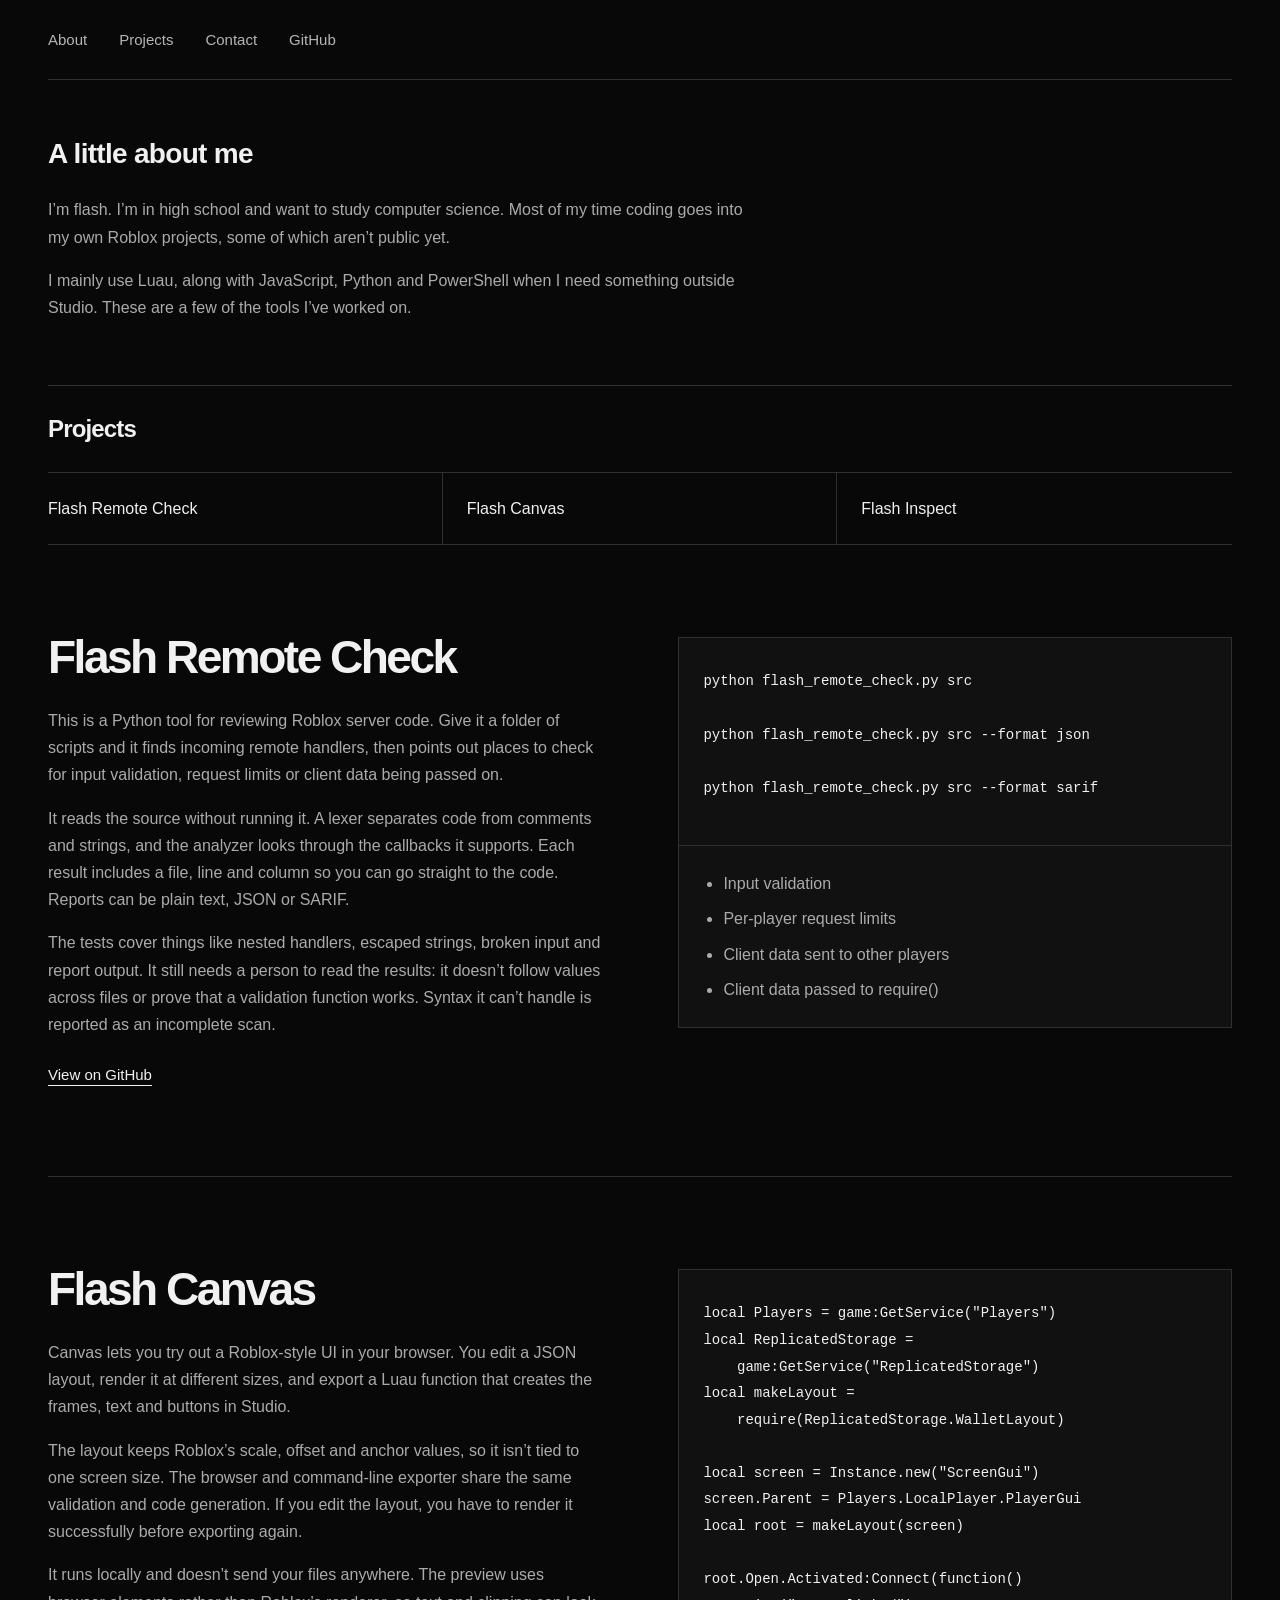
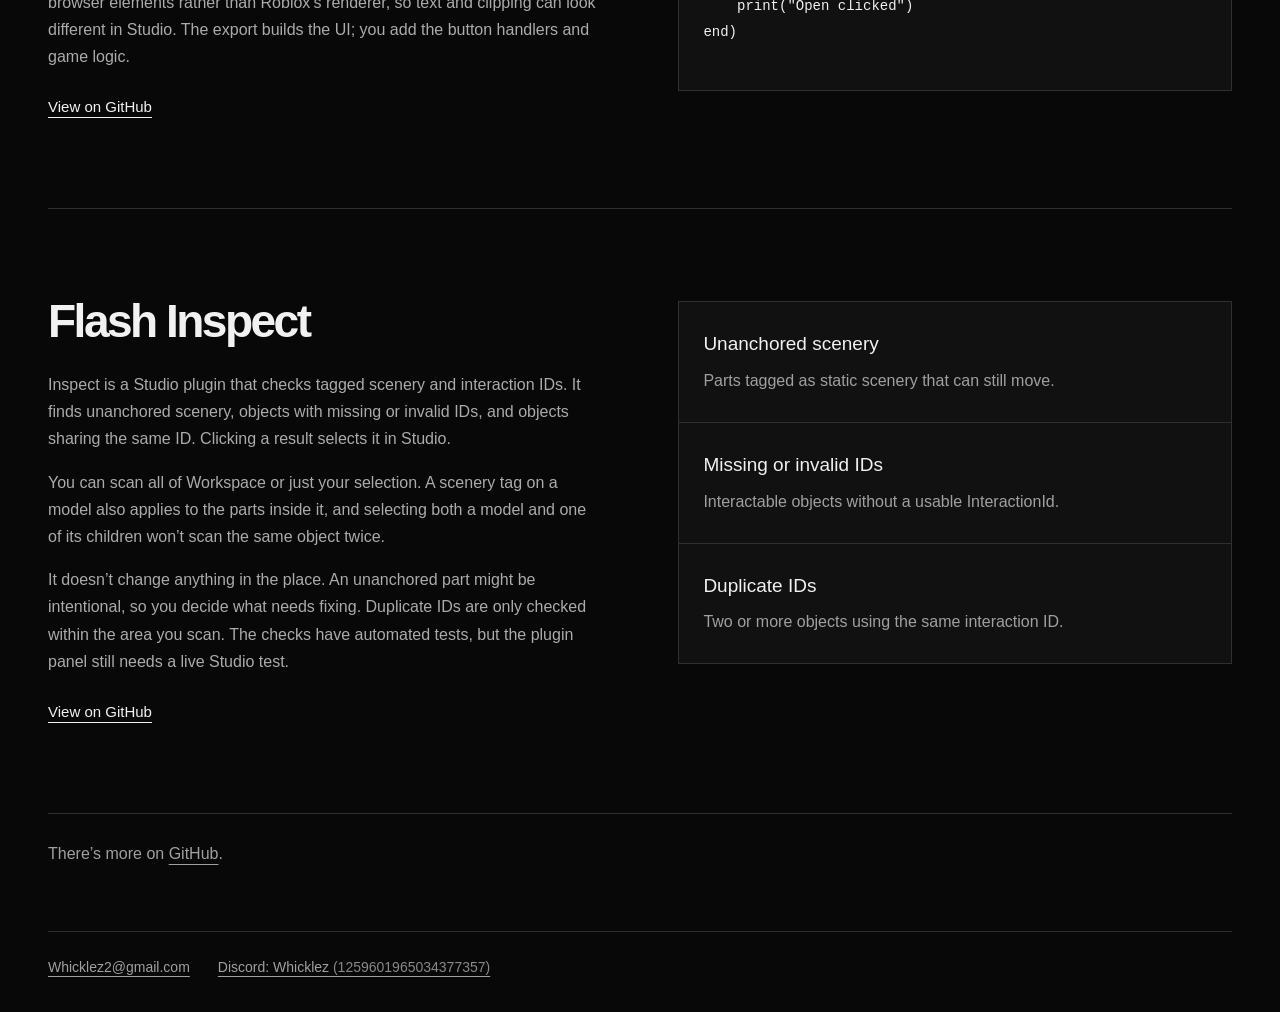
==== commit 70dc2cec: "Remove the UI demo" ====
--- a/index.html
+++ b/index.html
@@ -104,14 +104,6 @@
       <p class="more-work">There’s more on <a href="https://github.com/flshmodels?tab=repositories">GitHub</a>.</p>
     </section>
 
-    <section id="demo" class="demo" aria-labelledby="demo-title">
-      <div class="section-heading"><h2 id="demo-title">UI demo</h2></div>
-      <video controls playsinline preload="metadata" aria-label="Recording of the garage, shop and settings interface">
-        <source src="assets/hud-demo.mp4" type="video/mp4">
-        Your browser cannot play this video. <a href="assets/hud-demo.mp4">Download the recording.</a>
-      </video>
-    </section>
-
   </main>
 
   <footer class="wrap" id="contact">
--- a/style.css
+++ b/style.css
@@ -18,7 +18,7 @@
 body { margin: 0; }
 a { color: inherit; text-underline-offset: 0.3em; }
 a:hover { color: #ffffff; }
-a:focus-visible, video:focus-visible {
+a:focus-visible {
   outline: 2px solid #ffffff;
   outline-offset: 6px;
 }
@@ -61,9 +61,7 @@
 .scan-checks li + li { margin-top: 8px; }
 .more-work { color: var(--muted); padding-block: 26px 64px; }
 
-/* Existing UI recording and a small personal introduction. */
-.demo { padding-bottom: 72px; }
-video { width: 100%; max-height: 640px; display: block; background: #111111; border: 1px solid var(--border); }
+/* Introduction and contact details. */
 .about-me { max-width: 720px; padding-block: 56px 64px; }
 .about-me h1 { margin-bottom: 24px; }
 .about-me p { color: #ababab; }
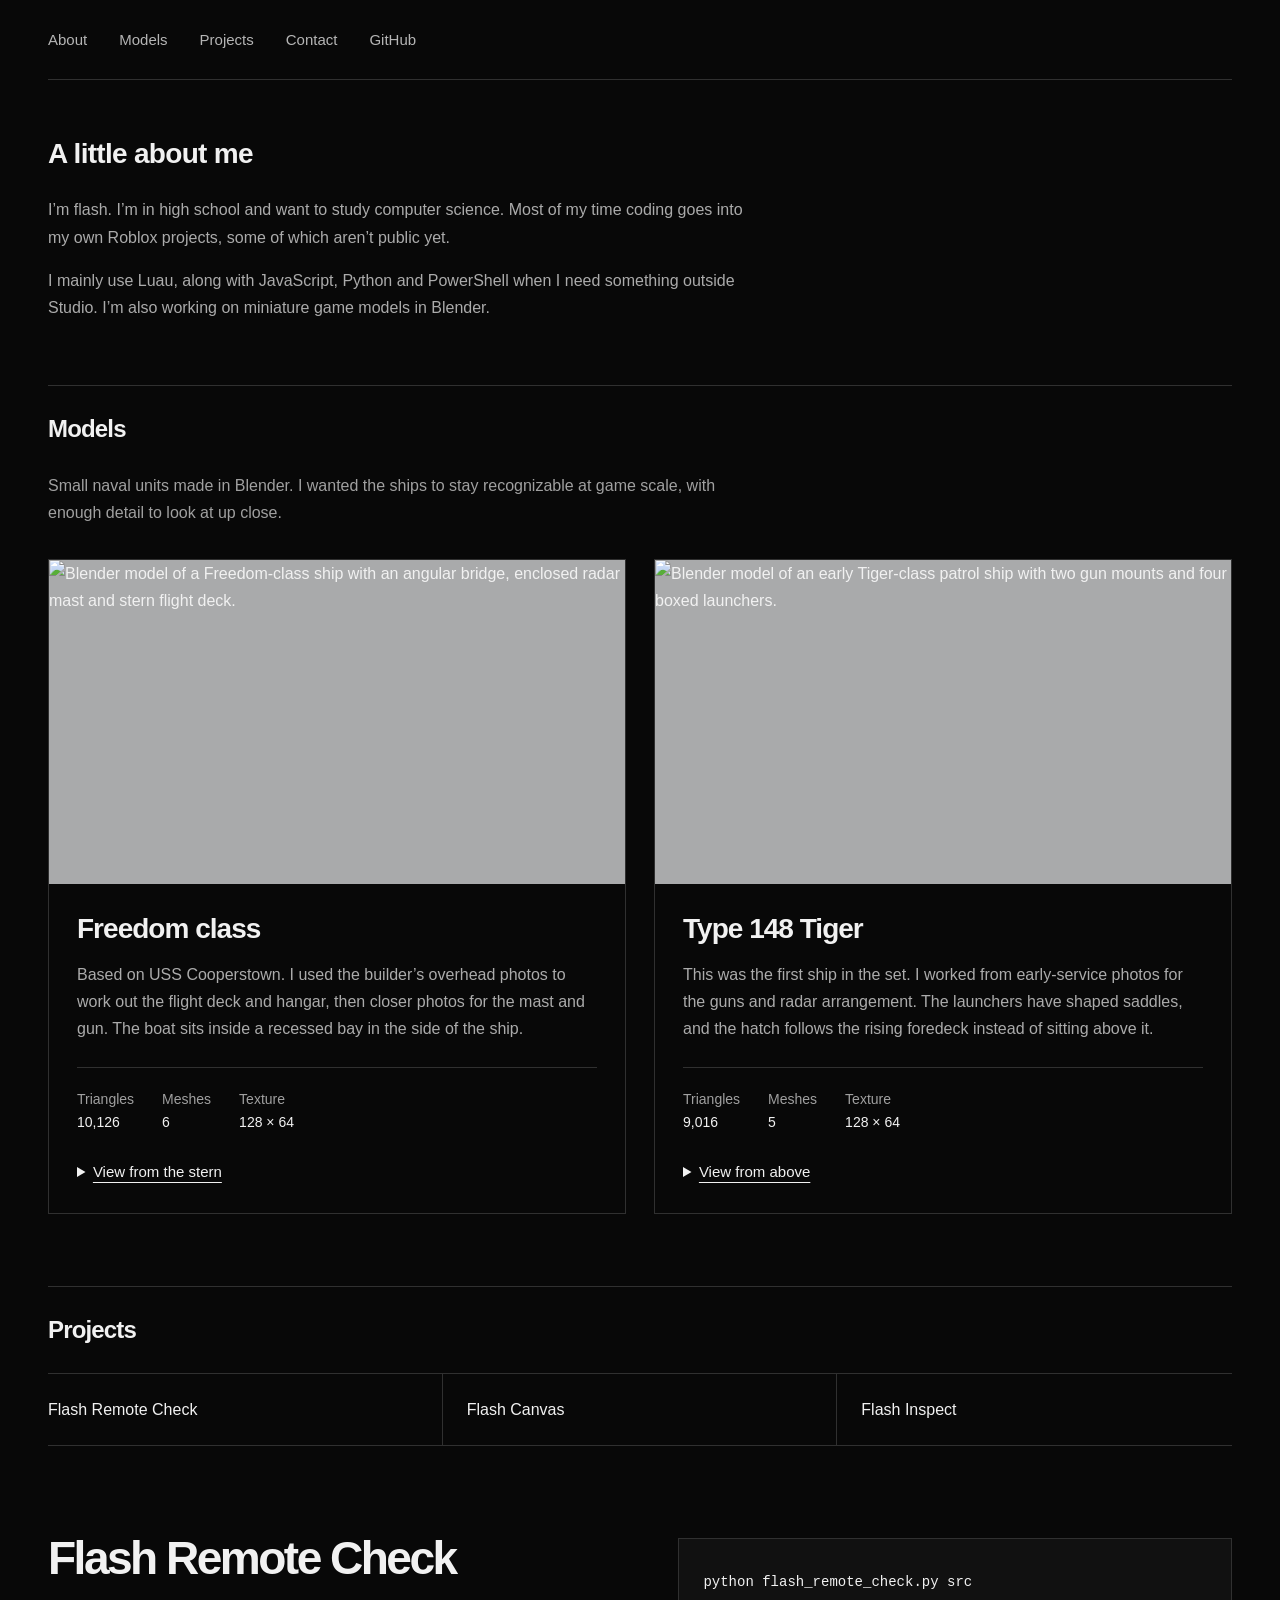
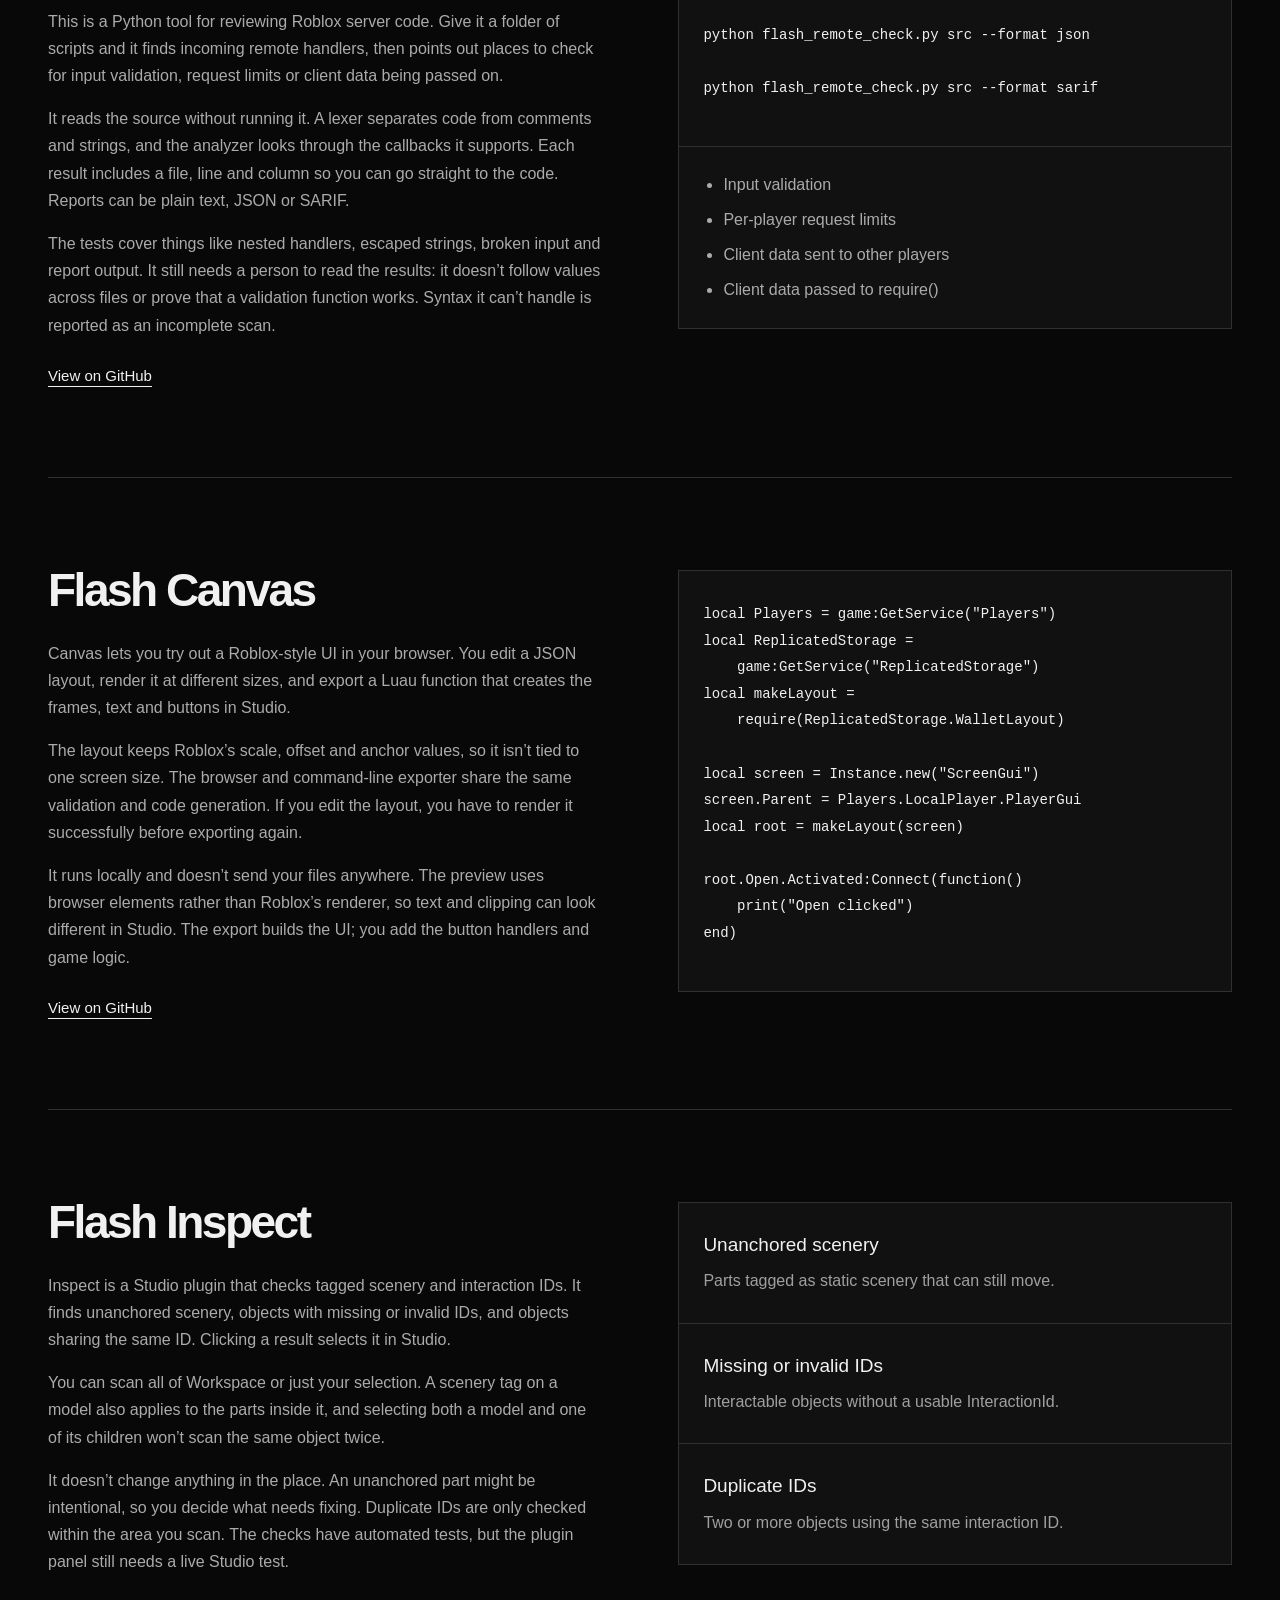
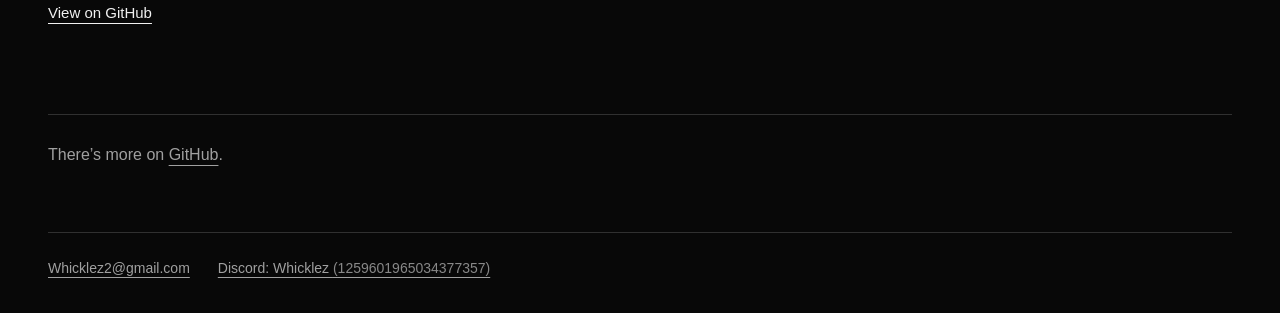
==== commit 1aa26143: "Add Blender ship models to the portfolio" ====
--- a/index.html
+++ b/index.html
@@ -3,7 +3,7 @@
 <head>
   <meta charset="utf-8">
   <meta name="viewport" content="width=device-width, initial-scale=1">
-  <meta name="description" content="I'm flash. I build Roblox tools, integrations and interfaces. A closer look at three of my public projects.">
+  <meta name="description" content="I'm flash. Roblox tools, Blender models, and notes on a few things I've made.">
   <meta name="theme-color" content="#080808">
   <title>flash — Roblox developer</title>
   <link rel="icon" href="assets/favicon.svg" type="image/svg+xml">
@@ -14,6 +14,7 @@
   <header class="site-header wrap">
     <nav aria-label="Main navigation">
       <a href="#about-me">About</a>
+      <a href="#models">Models</a>
       <a href="#projects">Projects</a>
       <a href="#contact">Contact</a>
       <a href="https://github.com/flshmodels">GitHub</a>
@@ -25,7 +26,32 @@
       <h1 id="about-title">A little about me</h1>
       <div id="about">
         <p>I’m flash. I’m in high school and want to study computer science. Most of my time coding goes into my own Roblox projects, some of which aren’t public yet.</p>
-        <p>I mainly use Luau, along with JavaScript, Python and PowerShell when I need something outside Studio. These are a few of the tools I’ve worked on.</p>
+        <p>I mainly use Luau, along with JavaScript, Python and PowerShell when I need something outside Studio. I’m also working on miniature game models in Blender.</p>
+      </div>
+    </section>
+
+    <section id="models" class="model-work" aria-labelledby="models-title">
+      <div class="section-heading"><h2 id="models-title">Models</h2></div>
+      <p class="model-intro">Small naval units made in Blender. I wanted the ships to stay recognizable at game scale, with enough detail to look at up close.</p>
+      <div class="model-grid">
+        <article class="model-card" aria-labelledby="freedom-title">
+          <img class="model-image" src="assets/cooperstown-bow.jpg" width="1600" height="900" alt="Blender model of a Freedom-class ship with an angular bridge, enclosed radar mast and stern flight deck." loading="lazy">
+          <div class="model-copy">
+            <h3 id="freedom-title">Freedom class</h3>
+            <p>Based on USS Cooperstown. I used the builder’s overhead photos to work out the flight deck and hangar, then closer photos for the mast and gun. The boat sits inside a recessed bay in the side of the ship.</p>
+            <dl class="model-stats"><div><dt>Triangles</dt><dd>10,126</dd></div><div><dt>Meshes</dt><dd>6</dd></div><div><dt>Texture</dt><dd>128 × 64</dd></div></dl>
+            <details><summary>View from the stern</summary><img src="assets/cooperstown-stern.jpg" width="1600" height="900" alt="Stern view showing the flight-deck markings, hangar shutter and roof equipment." loading="lazy"></details>
+          </div>
+        </article>
+        <article class="model-card" aria-labelledby="tiger-title">
+          <img class="model-image" src="assets/tiger-bow.jpg" width="1600" height="750" alt="Blender model of an early Tiger-class patrol ship with two gun mounts and four boxed launchers." loading="lazy">
+          <div class="model-copy">
+            <h3 id="tiger-title">Type 148 Tiger</h3>
+            <p>This was the first ship in the set. I worked from early-service photos for the guns and radar arrangement. The launchers have shaped saddles, and the hatch follows the rising foredeck instead of sitting above it.</p>
+            <dl class="model-stats"><div><dt>Triangles</dt><dd>9,016</dd></div><div><dt>Meshes</dt><dd>5</dd></div><div><dt>Texture</dt><dd>128 × 64</dd></div></dl>
+            <details><summary>View from above</summary><img src="assets/tiger-top.jpg" width="1600" height="500" alt="Overhead view of the Tiger model showing the gun mounts, launcher groups and deck layout." loading="lazy"></details>
+          </div>
+        </article>
       </div>
     </section>
 
--- a/style.css
+++ b/style.css
@@ -32,7 +32,7 @@
 
 /* Header and introduction. */
 .site-header { display: flex; align-items: center; min-height: 80px; border-bottom: 1px solid var(--border); }
-nav { display: flex; gap: 32px; font-size: 0.9375rem; }
+nav { display: flex; flex-wrap: wrap; gap: 12px 32px; font-size: 0.9375rem; }
 nav a { color: #b5b5b5; text-decoration: none; }
 nav a:hover { text-decoration: underline; }
 h1 { font-size: 1.75rem; font-weight: 550; line-height: 1.3; letter-spacing: -0.025em; }
@@ -46,7 +46,8 @@
 .project-index a:first-child { padding-left: 0; }
 .project-index a:last-child { border-right: 0; }
 .project-index a:hover { background: var(--surface); }
-.project { display: grid; grid-template-columns: 1fr 1fr; gap: clamp(40px, 6vw, 90px); padding-block: 88px; border-bottom: 1px solid var(--border); align-items: start; }
+.project { display: grid; grid-template-columns: minmax(0, 1fr) minmax(0, 1fr); gap: clamp(40px, 6vw, 90px); padding-block: 88px; border-bottom: 1px solid var(--border); align-items: start; }
+.project-copy, .project-visual { min-width: 0; }
 h3 { font-size: clamp(2.25rem, 3.6vw, 3.5rem); font-weight: 550; letter-spacing: -0.055em; line-height: 1.08; margin-bottom: 24px; }
 .project-copy > p { color: #ababab; }
 .project-copy > .text-link { margin-top: 24px; }
@@ -60,6 +61,22 @@
 .scan-checks { border-top: 1px solid var(--border); margin: 0; padding: 24px 24px 24px 44px; color: #ababab; }
 .scan-checks li + li { margin-top: 8px; }
 .more-work { color: var(--muted); padding-block: 26px 64px; }
+
+/* Blender work uses the same simple layout as the written projects. */
+.model-work { padding-bottom: 72px; }
+.model-intro { max-width: 700px; color: var(--muted); margin-bottom: 32px; }
+.model-grid { display: grid; grid-template-columns: repeat(2, minmax(0, 1fr)); gap: 28px; }
+.model-card { min-width: 0; border: 1px solid var(--border); }
+.model-image { display: block; width: 100%; height: auto; aspect-ratio: 16 / 9; object-fit: contain; background: #a9aaab; }
+.model-copy { padding: 28px; }
+.model-copy h3 { font-size: 1.75rem; line-height: 1.2; letter-spacing: -0.035em; margin-bottom: 16px; }
+.model-copy > p { color: #ababab; }
+.model-stats { display: flex; flex-wrap: wrap; gap: 20px 28px; padding-top: 20px; margin: 24px 0; border-top: 1px solid var(--border); font-size: 0.875rem; }
+.model-stats dt { color: var(--muted); }
+.model-stats dd { margin: 0; }
+.model-copy summary { width: fit-content; cursor: pointer; text-decoration: underline; text-underline-offset: .3em; font-size: .9375rem; }
+.model-copy summary:focus-visible { outline: 2px solid white; outline-offset: 6px; }
+.model-copy details img { display: block; width: 100%; height: auto; margin-top: 20px; background: #a9aaab; }
 
 /* Introduction and contact details. */
 .about-me { max-width: 720px; padding-block: 56px 64px; }
@@ -85,9 +102,11 @@
   .project-index a, .project-index a:first-child { padding: 16px 0; border-right: 0; border-bottom: 1px solid var(--border); }
   .project-index a:last-child { border-bottom: 0; }
   .project-index a { display: flex; align-items: baseline; justify-content: space-between; gap: 12px; }
-  .project { grid-template-columns: 1fr; }
+  .project { grid-template-columns: minmax(0, 1fr); }
   .project { padding-block: 48px; gap: 32px; }
   .about-me { padding-block: 36px 48px; }
+  .model-grid { grid-template-columns: 1fr; }
+  .model-copy { padding: 22px; }
   .more-work { padding-bottom: 48px; }
   pre { font-size: 0.8125rem; padding-inline: 18px; }
 }
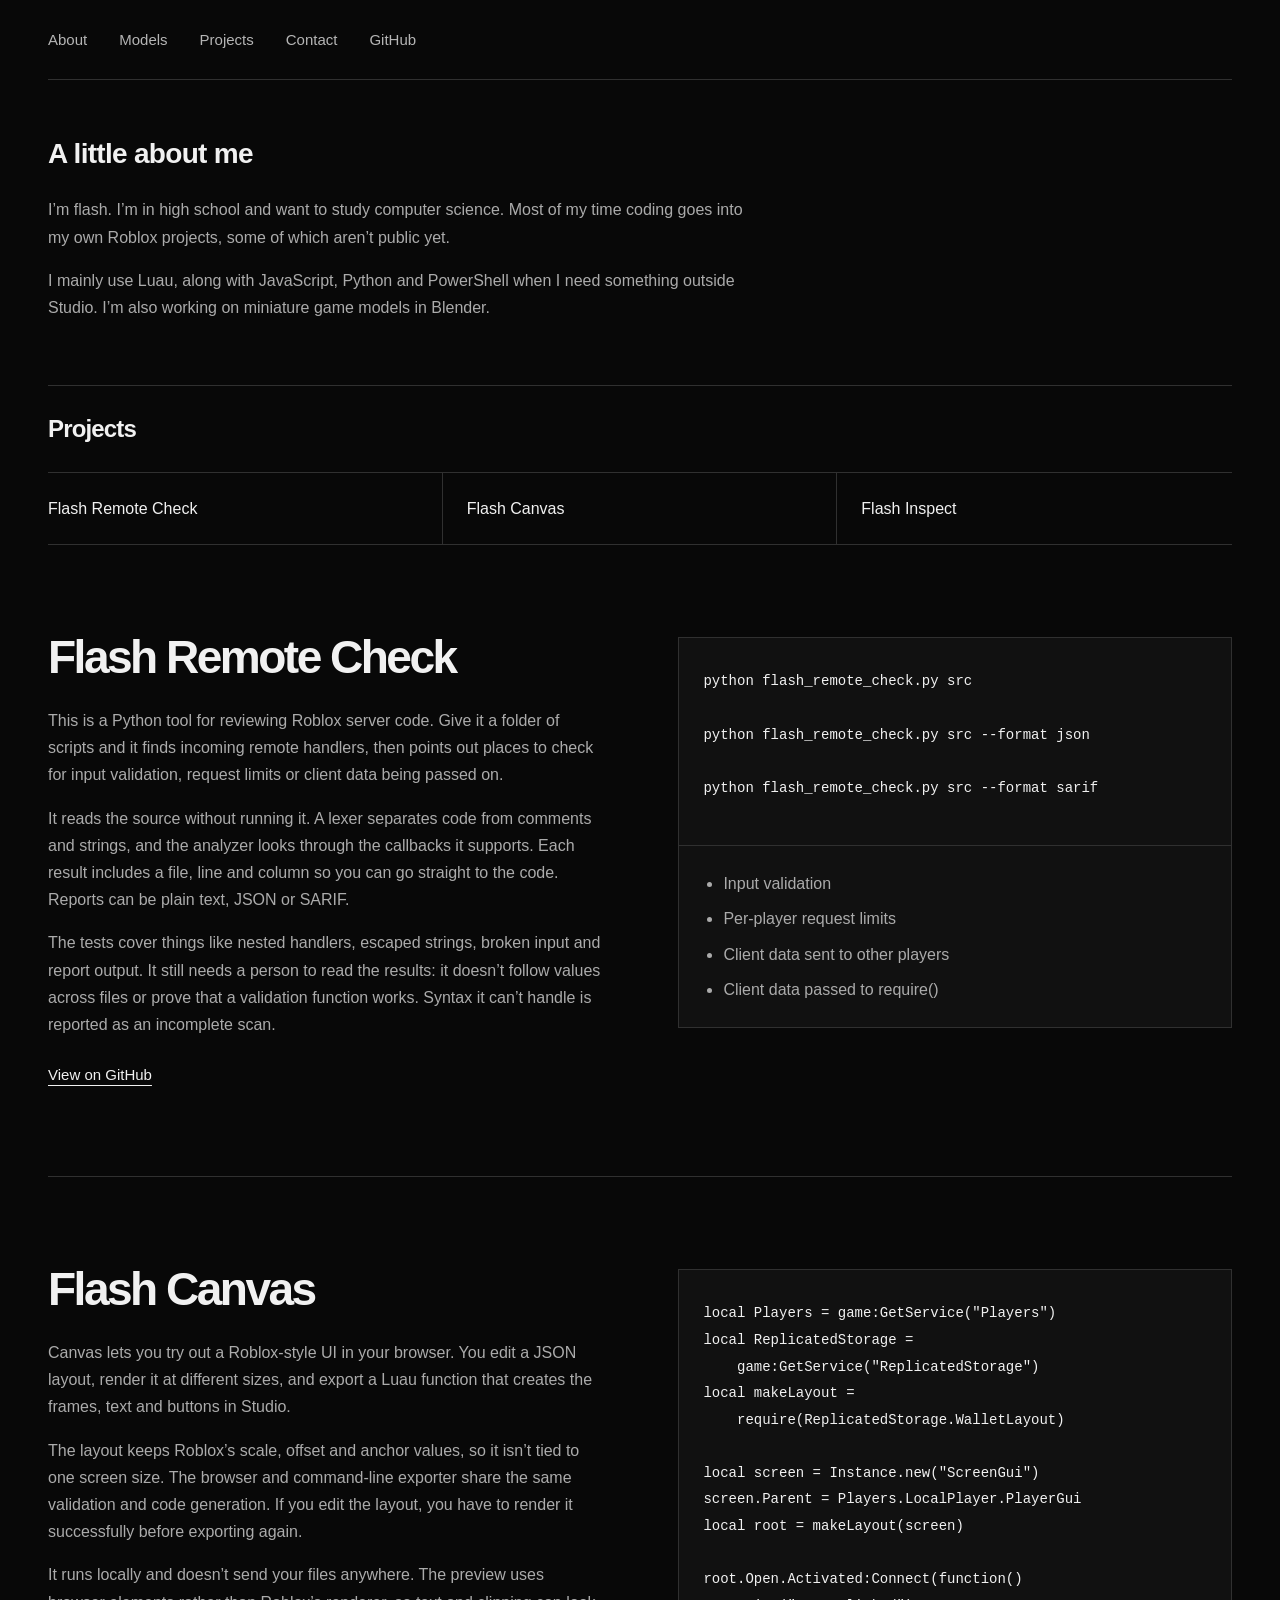
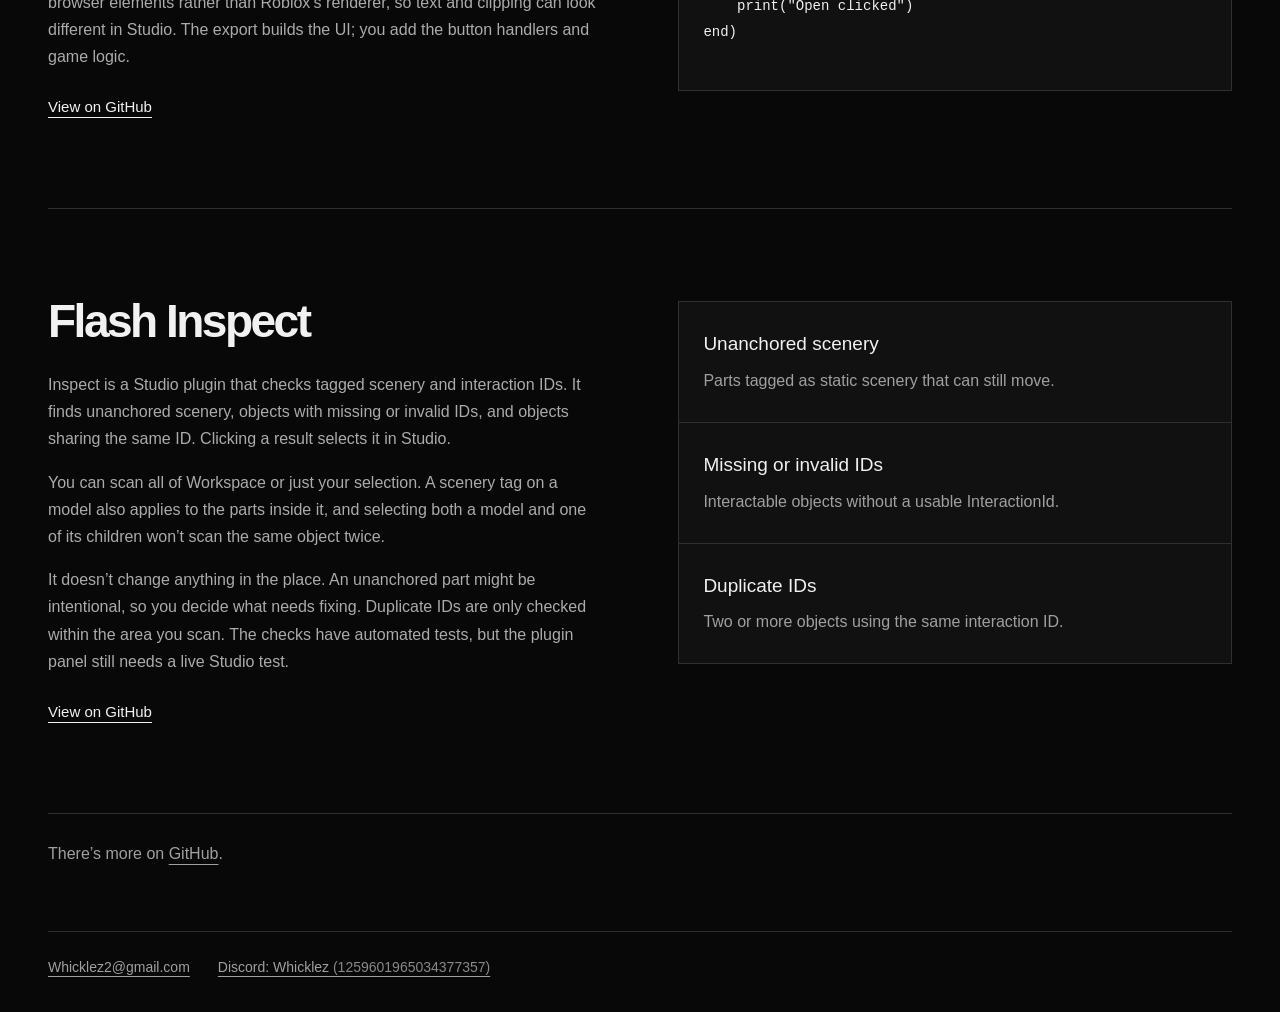
==== commit 5cdee596: "Move Blender work to a separate Models page" ====
--- a/index.html
+++ b/index.html
@@ -14,7 +14,7 @@
   <header class="site-header wrap">
     <nav aria-label="Main navigation">
       <a href="#about-me">About</a>
-      <a href="#models">Models</a>
+      <a href="models.html">Models</a>
       <a href="#projects">Projects</a>
       <a href="#contact">Contact</a>
       <a href="https://github.com/flshmodels">GitHub</a>
@@ -27,31 +27,6 @@
       <div id="about">
         <p>I’m flash. I’m in high school and want to study computer science. Most of my time coding goes into my own Roblox projects, some of which aren’t public yet.</p>
         <p>I mainly use Luau, along with JavaScript, Python and PowerShell when I need something outside Studio. I’m also working on miniature game models in Blender.</p>
-      </div>
-    </section>
-
-    <section id="models" class="model-work" aria-labelledby="models-title">
-      <div class="section-heading"><h2 id="models-title">Models</h2></div>
-      <p class="model-intro">Small naval units made in Blender. I wanted the ships to stay recognizable at game scale, with enough detail to look at up close.</p>
-      <div class="model-grid">
-        <article class="model-card" aria-labelledby="freedom-title">
-          <img class="model-image" src="assets/cooperstown-bow.jpg" width="1600" height="900" alt="Blender model of a Freedom-class ship with an angular bridge, enclosed radar mast and stern flight deck." loading="lazy">
-          <div class="model-copy">
-            <h3 id="freedom-title">Freedom class</h3>
-            <p>Based on USS Cooperstown. I used the builder’s overhead photos to work out the flight deck and hangar, then closer photos for the mast and gun. The boat sits inside a recessed bay in the side of the ship.</p>
-            <dl class="model-stats"><div><dt>Triangles</dt><dd>10,126</dd></div><div><dt>Meshes</dt><dd>6</dd></div><div><dt>Texture</dt><dd>128 × 64</dd></div></dl>
-            <details><summary>View from the stern</summary><img src="assets/cooperstown-stern.jpg" width="1600" height="900" alt="Stern view showing the flight-deck markings, hangar shutter and roof equipment." loading="lazy"></details>
-          </div>
-        </article>
-        <article class="model-card" aria-labelledby="tiger-title">
-          <img class="model-image" src="assets/tiger-bow.jpg" width="1600" height="750" alt="Blender model of an early Tiger-class patrol ship with two gun mounts and four boxed launchers." loading="lazy">
-          <div class="model-copy">
-            <h3 id="tiger-title">Type 148 Tiger</h3>
-            <p>This was the first ship in the set. I worked from early-service photos for the guns and radar arrangement. The launchers have shaped saddles, and the hatch follows the rising foredeck instead of sitting above it.</p>
-            <dl class="model-stats"><div><dt>Triangles</dt><dd>9,016</dd></div><div><dt>Meshes</dt><dd>5</dd></div><div><dt>Texture</dt><dd>128 × 64</dd></div></dl>
-            <details><summary>View from above</summary><img src="assets/tiger-top.jpg" width="1600" height="500" alt="Overhead view of the Tiger model showing the gun mounts, launcher groups and deck layout." loading="lazy"></details>
-          </div>
-        </article>
       </div>
     </section>
 
@@ -138,3 +113,4 @@
   </footer>
 </body>
 </html>
+
--- a/style.css
+++ b/style.css
@@ -35,6 +35,7 @@
 nav { display: flex; flex-wrap: wrap; gap: 12px 32px; font-size: 0.9375rem; }
 nav a { color: #b5b5b5; text-decoration: none; }
 nav a:hover { text-decoration: underline; }
+nav a[aria-current="page"] { color: var(--text); text-decoration: underline; }
 h1 { font-size: 1.75rem; font-weight: 550; line-height: 1.3; letter-spacing: -0.025em; }
 .text-link { display: inline-block; font-size: 0.9375rem; white-space: nowrap; text-decoration-thickness: 1px; }
 
@@ -62,7 +63,25 @@
 .scan-checks li + li { margin-top: 8px; }
 .more-work { color: var(--muted); padding-block: 26px 64px; }
 
-/* Blender work uses the same simple layout as the written projects. */
+/* The separate model gallery keeps the home page focused on the written projects. */
+.models-intro { padding-block: 56px 48px; max-width: 760px; }
+.models-intro h1 { margin-bottom: 20px; }
+.models-intro > p { color: #ababab; }
+.model-links { display: flex; flex-wrap: wrap; gap: 12px 28px; margin-top: 24px; }
+.ship-study { padding-block: 36px 64px; border-top: 1px solid var(--border); }
+.ship-heading { margin-bottom: 28px; }
+.ship-heading p { margin-top: 8px; color: var(--muted); }
+.render-link { display: block; }
+.ship-render { display: block; width: 100%; height: auto; background: #a9aaab; }
+.ship-description { display: grid; grid-template-columns: minmax(0, 1.6fr) minmax(0, 1fr); gap: 48px; margin-block: 32px; }
+.ship-description p { color: #ababab; }
+.ship-description .model-stats { margin: 0; align-content: start; }
+.ship-views summary { cursor: pointer; width: fit-content; text-decoration: underline; text-underline-offset: .3em; }
+.ship-views[open] > summary { margin-bottom: 24px; }
+.render-gallery { display: grid; grid-template-columns: repeat(2, minmax(0, 1fr)); gap: 28px; }
+.render-gallery figure:first-child { grid-column: 1 / -1; }
+.render-gallery img { display: block; width: 100%; height: auto; }
+.render-gallery figcaption { color: var(--muted); margin-top: 8px; font-size: .875rem; }
 .model-work { padding-bottom: 72px; }
 .model-intro { max-width: 700px; color: var(--muted); margin-bottom: 32px; }
 .model-grid { display: grid; grid-template-columns: repeat(2, minmax(0, 1fr)); gap: 28px; }
@@ -74,10 +93,6 @@
 .model-stats { display: flex; flex-wrap: wrap; gap: 20px 28px; padding-top: 20px; margin: 24px 0; border-top: 1px solid var(--border); font-size: 0.875rem; }
 .model-stats dt { color: var(--muted); }
 .model-stats dd { margin: 0; }
-.model-copy summary { width: fit-content; cursor: pointer; text-decoration: underline; text-underline-offset: .3em; font-size: .9375rem; }
-.model-copy summary:focus-visible { outline: 2px solid white; outline-offset: 6px; }
-.model-copy details img { display: block; width: 100%; height: auto; margin-top: 20px; background: #a9aaab; }
-
 /* Introduction and contact details. */
 .about-me { max-width: 720px; padding-block: 56px 64px; }
 .about-me h1 { margin-bottom: 24px; }
@@ -105,8 +120,10 @@
   .project { grid-template-columns: minmax(0, 1fr); }
   .project { padding-block: 48px; gap: 32px; }
   .about-me { padding-block: 36px 48px; }
-  .model-grid { grid-template-columns: 1fr; }
-  .model-copy { padding: 22px; }
+  .models-intro { padding-block: 36px; }
+  .ship-description, .render-gallery { grid-template-columns: minmax(0, 1fr); gap: 24px; }
+  .render-gallery figure:first-child { grid-column: auto; }
+  .ship-study { padding-bottom: 48px; }
   .more-work { padding-bottom: 48px; }
   pre { font-size: 0.8125rem; padding-inline: 18px; }
 }
@@ -115,3 +132,4 @@
   :root { scroll-behavior: auto; }
   * { transition: none !important; }
 }
+
